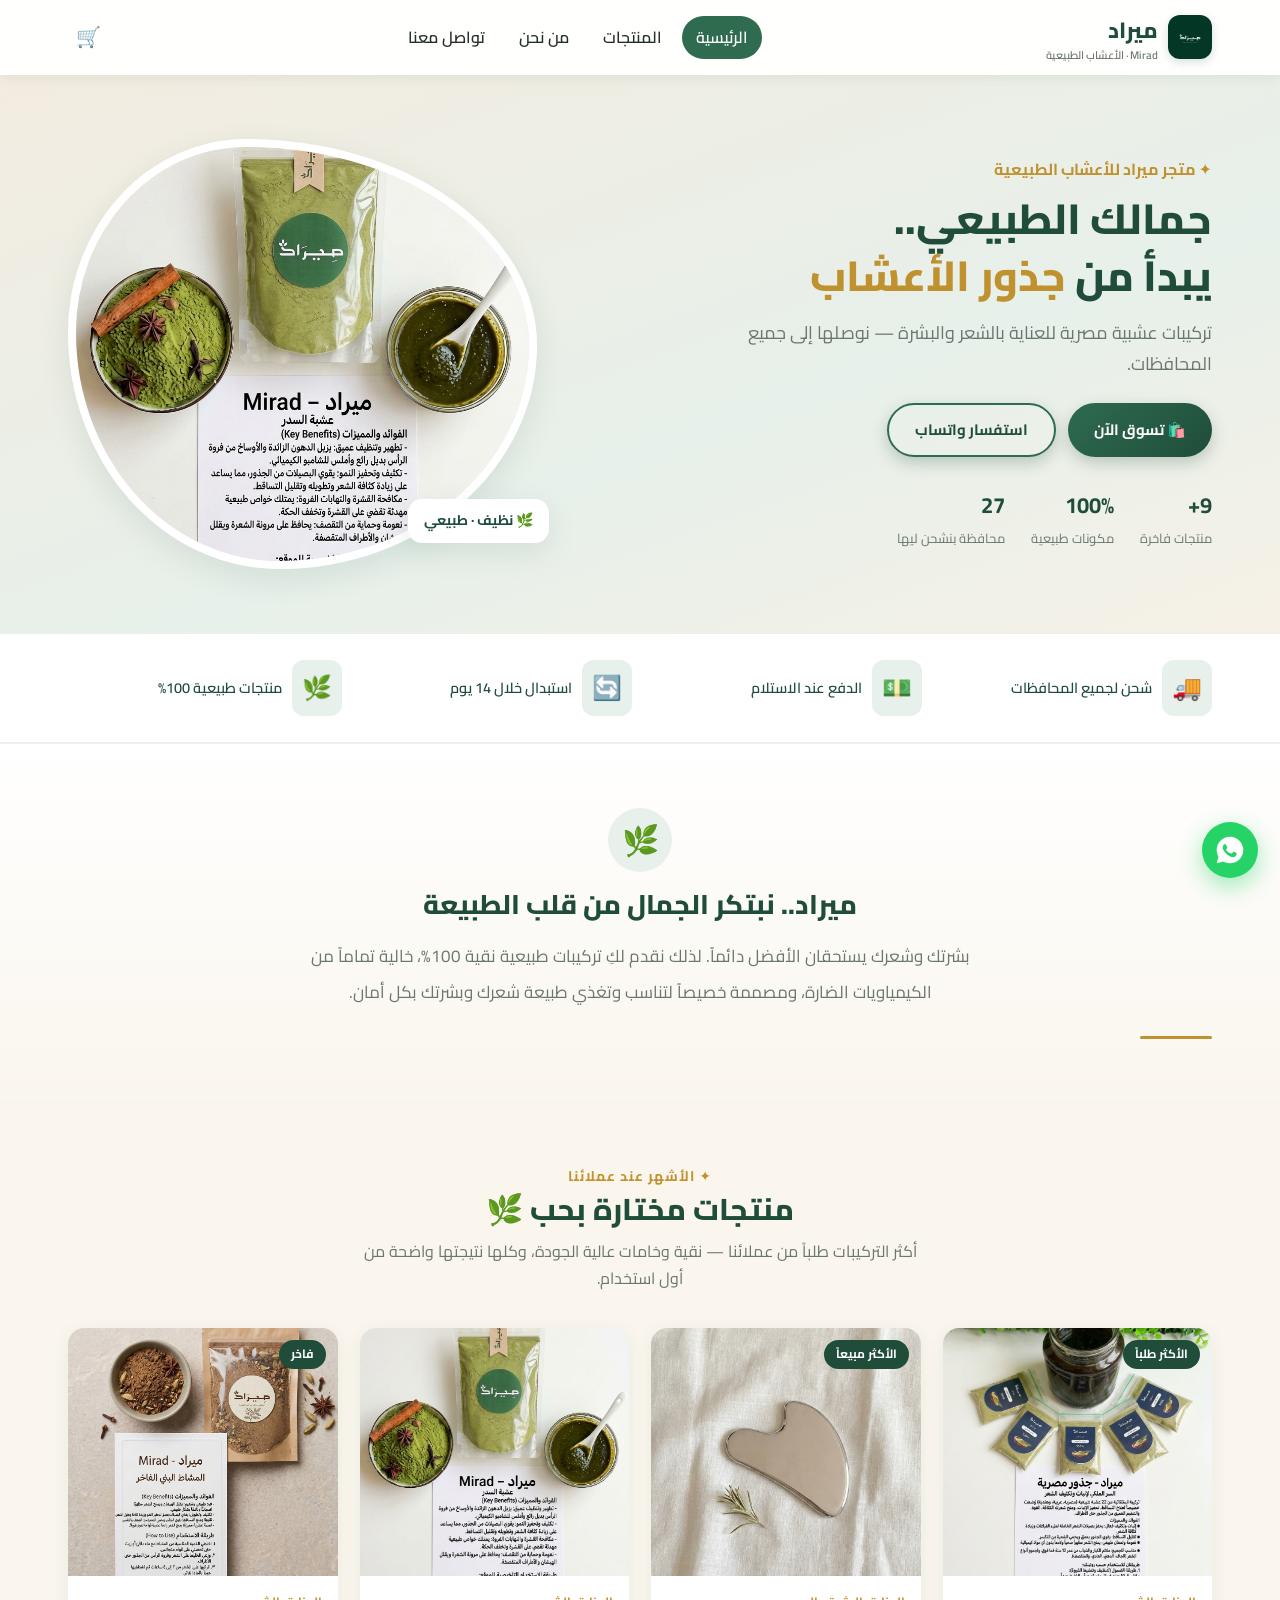
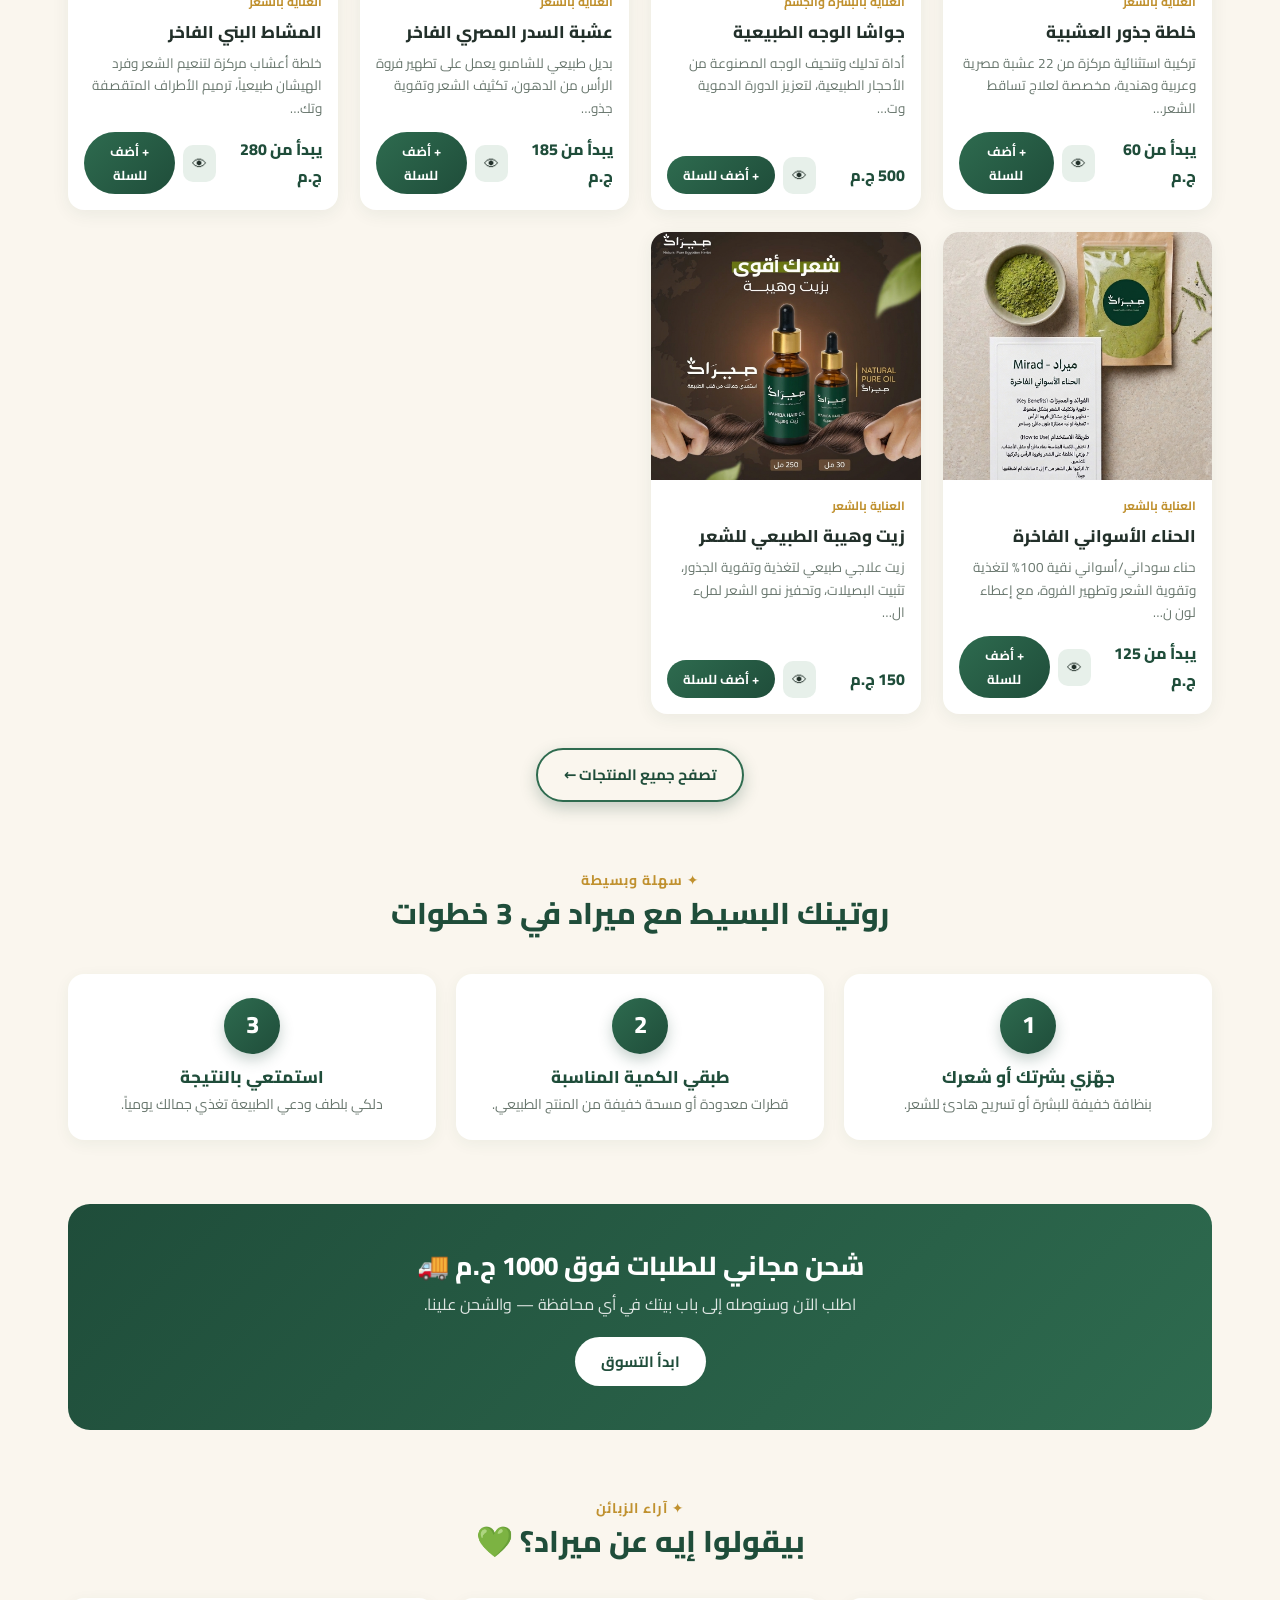
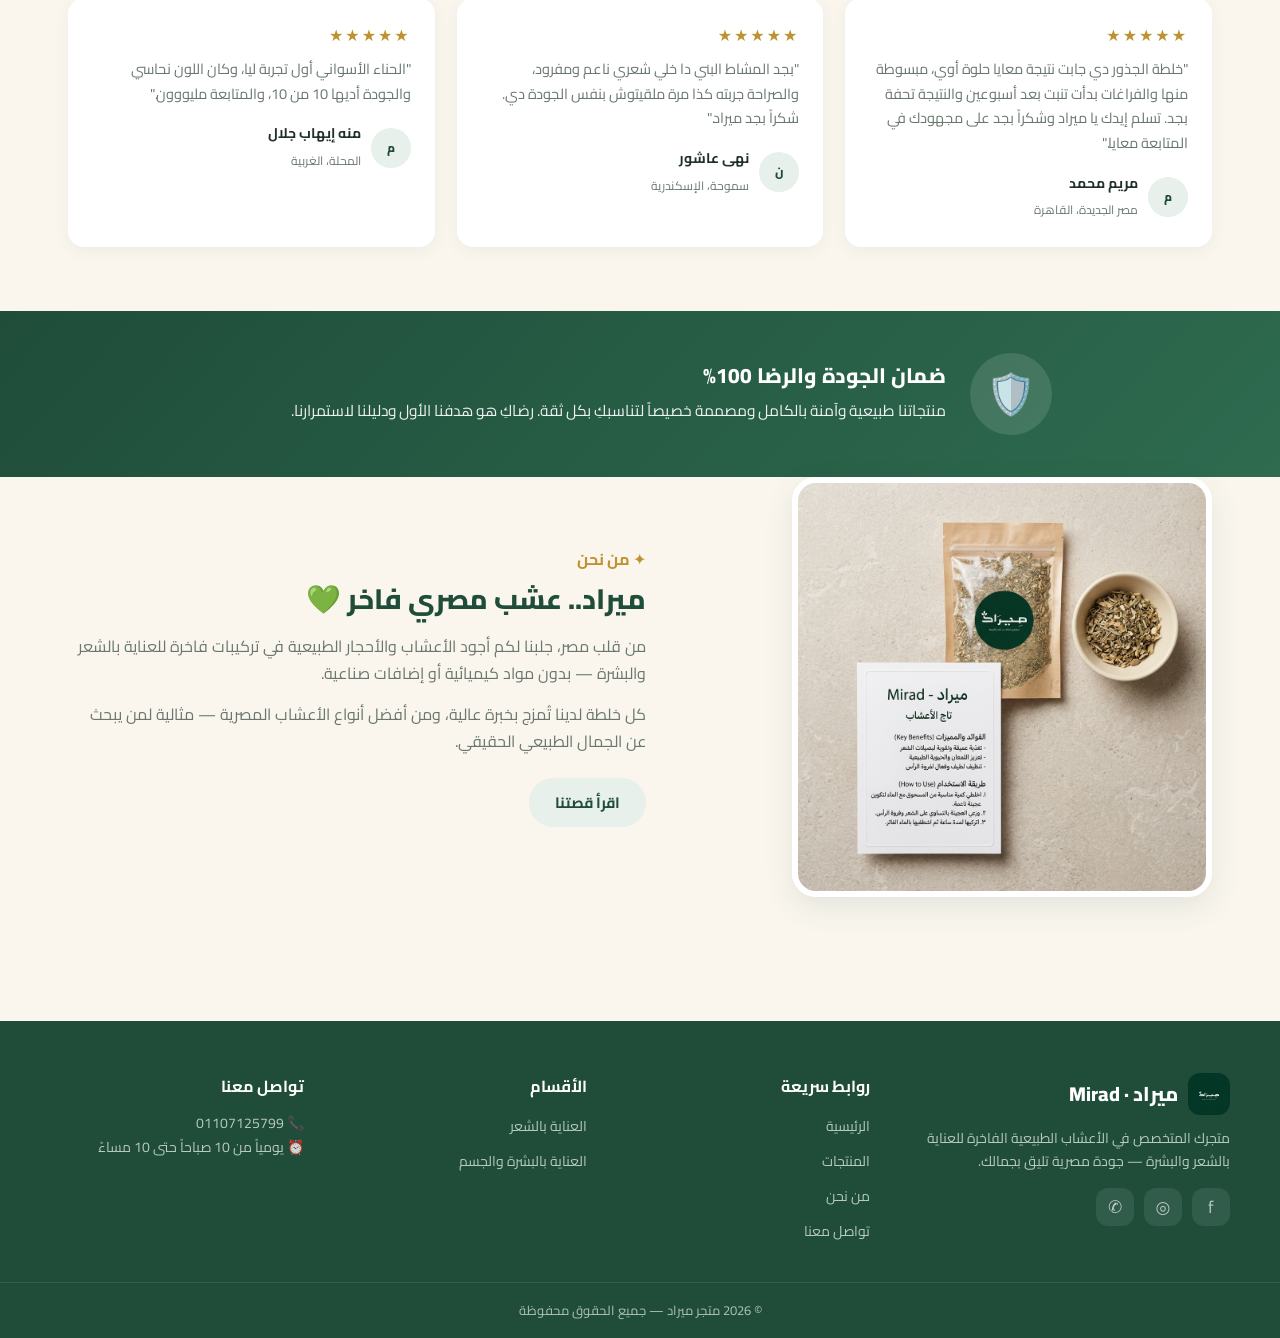
==== index.html @ 637cb000 "copy: update homepage title, description, hero, manifesto, reviews" ====
<!DOCTYPE html>
<html lang="ar" dir="rtl">
<head>
  <meta charset="UTF-8">
  <meta name="viewport" content="width=device-width, initial-scale=1.0">
  <title>ميراد | متخصصين في الأعشاب الطبيعية للعناية بالشعر والبشرة</title>
  <meta name="description" content="متجر ميراد للأعشاب الطبيعية : سدر، حناء أسواني، مشاط، خلطة جذور، وأحجار جواشا — شحن لكل المحافظات ودفع عند الاستلام.">
  <meta name="google-site-verification" content="2bOkw9dakzoFzR6YD-n7EDIYoQVG6wpm68hwIDBc_3A">
  <link rel="canonical" href="https://mirad-store.github.io/mirad/">
  <meta property="og:type" content="website">
  <meta property="og:site_name" content="ميراد Mirad">
  <meta property="og:title" content="ميراد | متخصصين في الأعشاب الطبيعية للعناية بالشعر والبشرة">
  <meta property="og:description" content="متجر ميراد للأعشاب الطبيعية : سدر، حناء أسواني، مشاط، خلطة جذور، وأحجار جواشا — شحن لكل المحافظات ودفع عند الاستلام.">
  <meta property="og:image" content="https://mirad-store.github.io/mirad/images/sidr.jpg">
  <meta property="og:url" content="https://mirad-store.github.io/mirad/">
  <meta property="og:locale" content="ar_EG">
  <meta name="twitter:card" content="summary_large_image">
  <link rel="icon" href="images/logo-mirad.jpg" type="image/svg+xml">
  <link rel="preconnect" href="https://fonts.googleapis.com">
  <link rel="preconnect" href="https://fonts.gstatic.com" crossorigin>
  <link href="https://fonts.googleapis.com/css2?family=Cairo:wght@400;600;700;800&display=swap" rel="stylesheet">
  <link rel="stylesheet" href="css/style.css">
</head>
<body>

  <!-- الهيدر -->
  <header class="site-header">
    <div class="header-in">
      <a href="index.html" class="logo">
        <img src="images/logo-mirad.jpg" alt="لوجو ميراد">
        <div>ميراد<small>Mirad · الأعشاب الطبيعية</small></div>
      </a>
      <nav class="main-nav" id="mainNav">
        <a href="index.html" class="active">الرئيسية</a>
        <a href="shop.html">المنتجات</a>
        <a href="about.html">من نحن</a>
        <a href="contact.html">تواصل معنا</a>
      </nav>
      <div class="header-actions">
        <a href="cart.html" class="cart-btn" title="سلة المشتريات">🛒<span class="cart-count" id="cartCount">0</span></a>
        <button class="menu-btn" onclick="toggleMenu()" aria-label="القائمة">☰</button>
      </div>
    </div>
  </header>

  <!-- الهيرو -->
  <section class="hero">
    <div class="hero-in">
      <div>
        <span class="eyebrow">✦ متجر ميراد للأعشاب الطبيعية</span>
        <h1>جمالك الطبيعي..<br>يبدأ من <span>جذور الأعشاب</span></h1>
        <p class="lead">تركيبات عشبية مصرية للعناية بالشعر والبشرة — نوصلها إلى جميع المحافظات.</p>
        <div class="hero-cta">
          <a href="shop.html" class="btn">🛍️ تسوق الآن</a>
          <a href="https://wa.me/201107125799" target="_blank" class="btn btn-outline">استفسار واتساب</a>
        </div>
        <div class="hero-stats">
          <div><b>9+</b><span>منتجات فاخرة</span></div>
          <div><b>100%</b><span>مكونات طبيعية</span></div>
          <div><b>27</b><span>محافظة بنشحن ليها</span></div>
        </div>
      </div>
      <div class="hero-art">
        <img src="images/sidr.jpg" alt="عشبة السدر المصري الفاخر - ميراد">
        <div class="hero-card">🌿 نظيف · طبيعي</div>
      </div>
    </div>
  </section>

  <!-- شريط المميزات -->
  <section class="features">
    <div class="features-in">
      <div class="feature"><span class="fi">🚚</span> شحن لجميع المحافظات</div>
      <div class="feature"><span class="fi">💵</span> الدفع عند الاستلام</div>
      <div class="feature"><span class="fi">🔄</span> استبدال خلال 14 يوم</div>
      <div class="feature"><span class="fi">🌿</span> منتجات طبيعية 100%</div>
    </div>
  </section>

  <!-- بيان ميراد — قصة العلامة -->
  <section class="manifesto">
    <div class="container">
      <div class="leaf">🌿</div>
      <h2>ميراد.. نبتكر الجمال من قلب الطبيعة</h2>
      <p>بشرتك وشعرك يستحقان الأفضل دائماً. لذلك نقدم لكِ تركيبات طبيعية نقية 100%، خالية تماماً من الكيمياويات الضارة، ومصممة خصيصاً لتناسب وتغذي طبيعة شعرك وبشرتك بكل أمان.</p>
      <div class="rule"></div>
    </div>
  </section>

  <!-- المنتجات المميزة -->
  <section class="section">
    <div class="container">
      <div class="section-head">
        <span class="eyebrow">✦ الأشهر عند عملائنا</span>
        <h2>منتجات مختارة بحب 🌿</h2>
        <p>أكثر التركيبات طلباً من عملائنا — نقية وخامات عالية الجودة، وكلها نتيجتها واضحة من أول استخدام.</p>
      </div>
      <div class="p-grid" id="featured"></div>
      <div style="text-align:center;margin-top:34px">
        <a href="shop.html" class="btn btn-outline">تصفح جميع المنتجات ←</a>
      </div>
    </div>
  </section>

  <!-- خطوات الاستخدام -->
  <section class="section" style="padding-top:0">
    <div class="container">
      <div class="section-head">
        <span class="eyebrow">✦ سهلة وبسيطة</span>
        <h2>روتينك البسيط مع ميراد في 3 خطوات</h2>
      </div>
      <div class="values-grid">
        <div class="value">
          <div class="step-num">1</div>
          <h3>جهّزي بشرتك أو شعرك</h3>
          <p>بنظافة خفيفة للبشرة أو تسريح هادئ للشعر.</p>
        </div>
        <div class="value">
          <div class="step-num">2</div>
          <h3>طبقي الكمية المناسبة</h3>
          <p>قطرات معدودة أو مسحة خفيفة من المنتج الطبيعي.</p>
        </div>
        <div class="value">
          <div class="step-num">3</div>
          <h3>استمتعي بالنتيجة</h3>
          <p>دلكي بلطف ودعي الطبيعة تغذي جمالك يومياً.</p>
        </div>
      </div>
    </div>
  </section>

  <!-- بانر -->
  <section class="section" style="padding-top:0">
    <div class="container">
      <div class="banner">
        <h2>شحن مجاني للطلبات فوق 1000 ج.م 🚚</h2>
        <p>اطلب الآن وسنوصله إلى باب بيتك في أي محافظة — والشحن علينا.</p>
        <a href="shop.html" class="btn">ابدأ التسوق</a>
      </div>
    </div>
  </section>

  <!-- آراء الزبائن -->
  <section class="section" style="padding-top:0">
    <div class="container">
      <div class="section-head">
        <span class="eyebrow">✦ آراء الزبائن</span>
        <h2>بيقولوا إيه عن ميراد؟ 💚</h2>
      </div>
      <div class="reviews-grid">
        <div class="review">
          <div class="stars">★★★★★</div>
          <p>"خلطة الجذور دي جابت نتيجة معايا حلوة أوي، مبسوطة منها والفراغات بدأت تنبت بعد أسبوعين والنتيجة تحفة بجد. تسلم إيدك يا ميراد وشكراً بجد على مجهودك في المتابعة معايا."</p>
          <div class="who"><span class="av">م</span><div><b>مريم محمد</b><span>مصر الجديدة، القاهرة</span></div></div>
        </div>
        <div class="review">
          <div class="stars">★★★★★</div>
          <p>"بجد المشاط البني دا خلي شعري ناعم ومفرود، والصراحة جربته كذا مرة ملقيتوش بنفس الجودة دي. شكراً بجد ميراد."</p>
          <div class="who"><span class="av">ن</span><div><b>نهى عاشور</b><span>سموحة، الإسكندرية</span></div></div>
        </div>
        <div class="review">
          <div class="stars">★★★★★</div>
          <p>"الحناء الأسواني أول تجربة ليا، وكان اللون نحاسي والجودة أديها 10 من 10، والمتابعة مليووون."</p>
          <div class="who"><span class="av">م</span><div><b>منه إيهاب جلال</b><span>المحلة، الغربية</span></div></div>
        </div>
      </div>
    </div>
  </section>

  <!-- ضمان الجودة -->
  <section class="guarantee">
    <div class="container guarantee-in">
      <div class="shield">🛡️</div>
      <div>
        <h3>ضمان الجودة والرضا 100%</h3>
        <p>منتجاتنا طبيعية وآمنة بالكامل ومصممة خصيصاً لتناسبكِ بكل ثقة. رضاكِ هو هدفنا الأول ودليلنا لاستمرارنا.</p>
      </div>
    </div>
  </section>

  <!-- من نحن مختصر -->
  <section class="section" style="padding-top:0">
    <div class="container about-grid">
      <img src="images/taj.jpg" alt="تاج الأعشاب الفاخر - ميراد" loading="lazy">
      <div>
        <span class="eyebrow" style="color:var(--gold);font-weight:700">✦ من نحن</span>
        <h2 style="font-size:28px;color:var(--green-dark);margin:8px 0 14px">ميراد.. عشب مصري فاخر 💚</h2>
        <p>من قلب مصر، جلبنا لكم أجود الأعشاب والأحجار الطبيعية في تركيبات فاخرة للعناية بالشعر والبشرة — بدون مواد كيميائية أو إضافات صناعية.</p>
        <p>كل خلطة لدينا تُمزج بخبرة عالية، ومن أفضل أنواع الأعشاب المصرية — مثالية لمن يبحث عن الجمال الطبيعي الحقيقي.</p>
        <a href="about.html" class="btn btn-ghost" style="margin-top:8px">اقرأ قصتنا</a>
      </div>
    </div>
  </section>

  <!-- الفوتر -->
  <footer class="site-footer">
    <div class="container footer-in">
      <div>
        <div class="f-logo"><img src="images/logo-mirad.jpg" alt="ميراد"><span>ميراد · Mirad</span></div>
        <p>متجرك المتخصص في الأعشاب الطبيعية الفاخرة للعناية بالشعر والبشرة — جودة مصرية تليق بجمالك.</p>
        <div class="socials">
          <a href="https://www.facebook.com" target="_blank" title="فيسبوك">f</a>
          <a href="https://www.instagram.com" target="_blank" title="إنستجرام">◎</a>
          <a href="https://wa.me/201107125799" target="_blank" title="واتساب">✆</a>
        </div>
      </div>
      <div>
        <h4>روابط سريعة</h4>
        <ul>
          <li><a href="index.html">الرئيسية</a></li>
          <li><a href="shop.html">المنتجات</a></li>
          <li><a href="about.html">من نحن</a></li>
          <li><a href="contact.html">تواصل معنا</a></li>
        </ul>
      </div>
      <div>
        <h4>الأقسام</h4>
        <ul>
          <li><a href="shop.html">العناية بالشعر</a></li>
          <li><a href="shop.html">العناية بالبشرة والجسم</a></li>
        </ul>
      </div>
      <div>
        <h4>تواصل معنا</h4>
        <p>📞 01107125799</p>
        <p>⏰ يومياً من 10 صباحاً حتى 10 مساءً</p>
      </div>
    </div>
    <div class="copy">© 2026 متجر ميراد — جميع الحقوق محفوظة</div>
  </footer>

  <!-- واتساب عائم -->
  <a class="wa-float" href="https://wa.me/201107125799" target="_blank" aria-label="تواصل واتساب">
    <svg viewBox="0 0 32 32" width="28" height="28" fill="#fff"><path d="M16 .8C7.6.8.8 7.6.8 16c0 2.8.8 5.5 2.1 7.8L.8 31.2l7.6-2c2.2 1.2 4.8 2 7.6 2 8.4 0 15.2-6.8 15.2-15.2S24.4.8 16 .8zm7 21.4c-.3.9-1.9 1.8-2.6 1.9-.7.1-1.5.1-2.4-.2-.6-.2-1.3-.4-2.2-.8-3.9-1.7-6.4-5.6-6.6-5.9-.2-.3-1.6-2.1-1.6-4s.9-2.9 1.3-3.3c.4-.4.8-.5 1-.5h.8c.2 0 .5-.1.8.6.3.8 1.2 2.8 1.3 3 .1.2.1.4 0 .7-.2.3-.6.9-1 1.2-.3.2-.6.6-.3 1 .3.3 1.1 1.5 2.4 2.4 1.6 1.2 3 1.5 3.4 1.7.4.2.7.2.9-.1.3-.3 1.1-1.3 1.4-1.7.3-.4.6-.4 1-.2.4.1 2.1 1 2.4 1.2.3.2.5.3.6.4.1.2.1.9-.3 1.8z"/></svg>
  </a>

  <script src="js/products.js"></script>
  <script src="js/main.js"></script>
</body>
</html>
---- css/style.css ----
/* ================= ميراد — ستايل الموقع ================= */
:root{
  --green-dark:#1f4d3a; --green:#2e6b4f; --green-soft:#e7f0ea;
  --beige:#faf6ee; --sand:#efe4d3; --gold:#c0912f;
  --ink:#22302a; --muted:#69776e; --white:#fff;
  --wa:#25d366;
  --radius:16px; --shadow:0 10px 30px rgba(31,77,58,.10);
}
*{margin:0;padding:0;box-sizing:border-box}
html{scroll-behavior:smooth}
body{
  font-family:'Cairo',system-ui,sans-serif;
  background:var(--beige); color:var(--ink); line-height:1.7;
}
img{max-width:100%;display:block}
a{color:inherit;text-decoration:none}
ul{list-style:none}
.container{max-width:1180px;margin-inline:auto;padding-inline:18px}

h1,h2,h3{font-weight:800;line-height:1.35}
.section{padding:64px 0}
.section-head{text-align:center;margin-bottom:36px}
.section-head .eyebrow{color:var(--gold);font-weight:700;font-size:14px;letter-spacing:1px}
.section-head h2{font-size:30px;color:var(--green-dark)}
.section-head p{color:var(--muted);max-width:560px;margin:8px auto 0}

/* ---------- الأزرار ---------- */
.btn{
  display:inline-flex;align-items:center;justify-content:center;gap:8px;
  background:linear-gradient(135deg,var(--green),var(--green-dark));
  color:#fff;font-family:inherit;font-weight:700;font-size:15px;
  padding:12px 26px;border:none;border-radius:999px;cursor:pointer;
  transition:.25s; box-shadow:0 6px 16px rgba(31,77,58,.25);
}
.btn:hover{transform:translateY(-2px);box-shadow:0 10px 22px rgba(31,77,58,.32)}
.btn-outline{background:transparent;color:var(--green-dark);border:2px solid var(--green)}
.btn-outline:hover{background:var(--green);color:#fff}
.btn-wa{background:linear-gradient(135deg,#2fd06d,#1faf56)}
.btn-sm{padding:7px 16px;font-size:13px;box-shadow:none}
.btn-ghost{background:var(--green-soft);color:var(--green-dark);box-shadow:none}

/* ---------- الهيدر ---------- */
.site-header{
  position:sticky;top:0;z-index:100;background:rgba(255,255,255,.94);
  backdrop-filter:blur(8px);box-shadow:0 2px 14px rgba(31,77,58,.08);
}
.header-in{display:flex;align-items:center;justify-content:space-between;gap:14px;padding:12px 18px;max-width:1180px;margin-inline:auto}
.logo{display:flex;align-items:center;gap:10px;font-weight:800;font-size:22px;color:var(--green-dark)}
.logo img{width:44px;height:44px;border-radius:12px;box-shadow:0 3px 10px rgba(31,77,58,.18)}
.logo small{display:block;font-size:11px;font-weight:600;color:var(--muted);line-height:1.2}
.main-nav{display:flex;align-items:center;gap:6px}
.main-nav a{padding:8px 14px;border-radius:999px;font-weight:600;color:var(--ink);transition:.2s}
.main-nav a:hover{background:var(--green-soft);color:var(--green-dark)}
.main-nav a.active{background:var(--green);color:#fff}
.header-actions{display:flex;align-items:center;gap:10px}
.cart-btn{position:relative;font-size:20px;padding:8px;border-radius:12px;transition:.2s}
.cart-btn:hover{background:var(--green-soft)}
.cart-count{
  position:absolute;top:-4px;inset-inline-start:-4px;background:#d2543a;color:#fff;
  font-size:11px;font-weight:700;min-width:19px;height:19px;border-radius:999px;
  display:none;align-items:center;justify-content:center;padding-inline:4px;
}
.cart-count.show{display:inline-flex}
.menu-btn{display:none;background:none;border:none;font-size:24px;cursor:pointer;color:var(--green-dark)}

/* ---------- الهيرو ---------- */
.hero{background:linear-gradient(160deg,#f3ece0 0%,#e7f0ea 60%,#f6f1e6 100%);overflow:hidden}
.hero-in{
  display:grid;grid-template-columns:1.15fr .85fr;gap:40px;align-items:center;
  max-width:1180px;margin-inline:auto;padding:64px 18px;
}
.hero .eyebrow{color:var(--gold);font-weight:700}
.hero h1{font-size:42px;color:var(--green-dark);margin:8px 0 14px}
.hero h1 span{color:var(--gold)}
.hero p.lead{color:var(--muted);font-size:18px;max-width:520px}
.hero-cta{display:flex;gap:12px;margin-top:24px;flex-wrap:wrap}
.hero-stats{display:flex;gap:26px;margin-top:30px;flex-wrap:wrap}
.hero-stats div b{display:block;font-size:22px;color:var(--green-dark)}
.hero-stats div span{font-size:13px;color:var(--muted)}
.hero-art{position:relative}
.hero-art img{
  width:100%;max-height:430px;object-fit:cover;border-radius:38% 62% 55% 45%/45% 48% 52% 55%;
  box-shadow:var(--shadow);border:8px solid #fff;
}
.hero-card{
  position:absolute;bottom:26px;inset-inline-start:-12px;background:#fff;border-radius:14px;
  padding:10px 16px;box-shadow:var(--shadow);font-weight:700;color:var(--green-dark);
  display:flex;align-items:center;gap:8px;font-size:14px;
}

/* ---------- شريط المميزات ---------- */
.features{background:#fff;padding:26px 0;border-top:1px solid #eee;border-bottom:1px solid #eee}
.features-in{display:grid;grid-template-columns:repeat(4,1fr);gap:16px;max-width:1180px;margin-inline:auto;padding-inline:18px}
.feature{display:flex;align-items:center;gap:10px;font-weight:600;color:var(--green-dark);font-size:14.5px}
.feature .fi{font-size:24px;background:var(--green-soft);border-radius:12px;padding:8px 10px}

/* ---------- بيان العلامة (Manifesto) ---------- */
.manifesto{
  background:linear-gradient(180deg,#fff 0%,var(--beige) 100%);
  text-align:center;padding:64px 18px 58px;position:relative;
  border-top:1px solid #eee;border-bottom:1px solid #eee5;
}
.manifesto .leaf{
  font-size:30px;width:64px;height:64px;display:grid;place-items:center;
  margin:0 auto 14px;background:var(--green-soft);border-radius:50%;
}
.manifesto h2{font-size:27px;color:var(--green-dark);margin-bottom:16px}
.manifesto p{
  max-width:700px;margin:0 auto;color:var(--muted);
  font-size:17px;line-height:2.1;
}
.manifesto .rule{
  width:72px;height:3px;background:var(--gold);border-radius:99px;margin-top:26px;
}
@media (max-width:760px){
  .manifesto{padding:46px 18px 40px}
  .manifesto h2{font-size:22px}
  .manifesto p{font-size:15.5px}
}

/* ---------- المنتجات ---------- */
.p-grid{display:grid;grid-template-columns:repeat(auto-fill,minmax(250px,1fr));gap:22px}
.p-card{
  background:#fff;border-radius:var(--radius);overflow:hidden;box-shadow:0 4px 18px rgba(31,77,58,.07);
  transition:.25s;display:flex;flex-direction:column;
}
.p-card:hover{transform:translateY(-5px);box-shadow:var(--shadow)}
.p-img{position:relative;display:block;background:#f2eee6}
.p-img img{width:100%;aspect-ratio:1/0.92;object-fit:cover;transition:.4s}
.p-card:hover .p-img img{transform:scale(1.04)}
.badge{
  position:absolute;top:12px;inset-inline-start:12px;background:var(--green-dark);color:#fff;
  font-size:12px;font-weight:700;padding:4px 12px;border-radius:999px;z-index:2;
}
.p-body{padding:16px;display:flex;flex-direction:column;gap:8px;flex:1}
.p-cat{font-size:12px;color:var(--gold);font-weight:700}
.p-body h3{font-size:17px}
.p-body h3 a:hover{color:var(--green)}
.p-desc{font-size:13.5px;color:var(--muted);flex:1}
.p-foot{display:flex;align-items:center;justify-content:space-between;gap:8px;margin-top:4px}
.p-price{font-weight:800;color:var(--green-dark);font-size:16px;display:flex;flex-direction:column}
.old-price{color:#b0492f;text-decoration:line-through;font-size:13px;font-weight:600}
.p-actions{display:flex;align-items:center;gap:8px}
.icon-link{background:var(--green-soft);border-radius:10px;padding:6px 9px;font-size:15px}

/* ---------- الفلترة ---------- */
.filter-bar{display:flex;gap:10px;justify-content:center;flex-wrap:wrap;margin-bottom:34px}
.filter-btn{
  border:2px solid var(--green-soft);background:#fff;color:var(--ink);font-family:inherit;
  font-weight:600;padding:9px 22px;border-radius:999px;cursor:pointer;transition:.2s;
}
.filter-btn:hover{border-color:var(--green)}
.filter-btn.active{background:var(--green-dark);color:#fff;border-color:var(--green-dark)}

/* ---------- بانر شحن مجاني ---------- */
.banner{
  background:linear-gradient(135deg,var(--green-dark),var(--green));
  color:#fff;border-radius:22px;padding:44px 30px;text-align:center;position:relative;overflow:hidden;
}
.banner h2{font-size:26px;margin-bottom:8px}
.banner p{opacity:.85;margin-bottom:18px}
.banner .btn{background:#fff;color:var(--green-dark);box-shadow:none}

/* ---------- آراء الزبائن ---------- */
.reviews-grid{display:grid;grid-template-columns:repeat(3,1fr);gap:22px}
.review{background:#fff;border-radius:var(--radius);padding:24px;box-shadow:0 4px 16px rgba(31,77,58,.06)}
.review .stars{color:var(--gold);letter-spacing:2px;margin-bottom:8px}
.review p{color:var(--muted);font-size:14.5px}
.review .who{display:flex;align-items:center;gap:10px;margin-top:16px}
.review .who .av{width:40px;height:40px;border-radius:50%;background:var(--green-soft);display:grid;place-items:center;font-weight:800;color:var(--green-dark)}
.review .who b{display:block;font-size:14px}
.review .who span{font-size:12px;color:var(--muted)}

/* ---------- تفاصيل منتج ---------- */
.page-head{background:linear-gradient(135deg,#f3ece0,#e7f0ea);padding:40px 0;text-align:center}
.page-head h1{font-size:30px;color:var(--green-dark)}
.page-head .crumbs{font-size:13px;color:var(--muted);margin-top:6px}
.detail-wrap{display:grid;grid-template-columns:1fr 1fr;gap:44px;margin-top:44px}
.detail-gallery img{border-radius:24px;box-shadow:var(--shadow);border:6px solid #fff;aspect-ratio:1/0.95;object-fit:cover;width:100%}
.detail-info .p-cat{font-size:13px}
.detail-info h1{font-size:28px;color:var(--green-dark);margin:6px 0}
.detail-price{font-size:24px;font-weight:800;color:var(--green-dark);display:flex;align-items:center;gap:12px;margin-bottom:14px}
.detail-desc{color:var(--muted);font-size:15.5px}
.variants{display:flex;flex-wrap:wrap;gap:10px;margin:18px 0}
.chip{cursor:pointer}
.chip input{display:none}
.chip span{
  display:inline-block;border:2px solid #dfe8e2;border-radius:999px;padding:8px 18px;
  font-size:14px;font-weight:600;transition:.2s;background:#fff;
}
.chip input:checked + span{border-color:var(--green);background:var(--green-soft);color:var(--green-dark)}
.qty-row{display:flex;align-items:center;gap:14px;margin:18px 0;font-weight:600}
.stepper{display:inline-flex;align-items:center;border:2px solid #dfe8e2;border-radius:999px;overflow:hidden;background:#fff}
.stepper button,.stepper span,.stepper input{width:38px;height:38px;border:none;background:none;font-size:17px;font-weight:700;cursor:pointer;text-align:center;font-family:inherit}
.stepper input{width:48px;color:var(--green-dark);-moz-appearance:textfield}
.stepper input::-webkit-outer-spin-button,.stepper input::-webkit-inner-spin-button{-webkit-appearance:none}
.stepper button:hover{background:var(--green-soft)}
.detail-actions{display:flex;gap:12px;flex-wrap:wrap;margin:10px 0 18px}
.trust-mini{background:#fff;border:1px dashed #d8dfd7;border-radius:14px;padding:12px 16px;font-size:14px;color:var(--muted)}

/* ---------- السلة ---------- */
.cart-layout{display:grid;grid-template-columns:1.5fr 1fr;gap:28px;margin-top:40px;align-items:start}
.cart-item{
  display:grid;grid-template-columns:86px 1fr auto auto auto;gap:16px;align-items:center;
  background:#fff;border-radius:14px;padding:14px 18px;box-shadow:0 3px 12px rgba(31,77,58,.06);margin-bottom:14px;
}
.cart-item img{width:86px;height:86px;object-fit:cover;border-radius:12px}
.ci-info h4{font-size:15.5px}
.ci-info h4 a:hover{color:var(--green)}
.ci-size{font-size:12.5px;background:var(--sand);border-radius:999px;padding:2px 10px;display:inline-block;margin-top:3px}
.ci-price{font-size:13px;color:var(--muted);margin-top:3px}
.ci-total{font-weight:800;color:var(--green-dark);min-width:86px;text-align:center}
.ci-remove{background:none;border:none;font-size:17px;cursor:pointer;opacity:.6;transition:.2s}
.ci-remove:hover{opacity:1;color:#c0392b}
.summary{background:#fff;border-radius:var(--radius);padding:24px;box-shadow:var(--shadow);position:sticky;top:90px}
.summary h3{color:var(--green-dark);margin-bottom:14px}
.s-row{display:flex;justify-content:space-between;padding:9px 0;border-bottom:1px dotted #e3e6e1;font-size:15px}
.s-row.total{font-size:19px;font-weight:800;color:var(--green-dark);border-bottom:none}
.free-note{background:var(--green-soft);color:var(--green-dark);font-size:13px;font-weight:600;border-radius:12px;padding:10px 14px;margin-top:10px}
.form{background:#fff;border-radius:var(--radius);padding:24px;box-shadow:var(--shadow);margin-top:22px}
.form h3{color:var(--green-dark);margin-bottom:14px}
.field{margin-bottom:13px}
.field label{display:block;font-size:13.5px;font-weight:700;margin-bottom:5px;color:var(--green-dark)}
.field input,.field textarea,.field select{
  width:100%;padding:11px 14px;border:2px solid #e2e6e0;border-radius:12px;
  font-family:inherit;font-size:14px;background:var(--beige);transition:.2s;
}
.field input:focus,.field textarea:focus,.field select:focus{outline:none;border-color:var(--green);background:#fff}
.field textarea{resize:vertical;min-height:84px}

/* ---------- من نحن و التواصل ---------- */
.about-grid{display:grid;grid-template-columns:1fr 1.1fr;gap:40px;align-items:center}
.about-grid img{border-radius:24px;box-shadow:var(--shadow);max-height:420px;object-fit:cover;border:6px solid #fff}
.about-grid p{color:var(--muted);margin-bottom:14px}
.values-grid{display:grid;grid-template-columns:repeat(3,1fr);gap:20px;margin-top:40px}
.value{background:#fff;border-radius:var(--radius);padding:24px;text-align:center;box-shadow:0 4px 16px rgba(31,77,58,.06)}
.value .vi{font-size:32px}
.value h3{font-size:17px;color:var(--green-dark);margin:8px 0 4px}
.value p{font-size:14px;color:var(--muted)}
.step-num{
  width:56px;height:56px;margin:0 auto 12px;display:grid;place-items:center;
  font-size:24px;font-weight:800;color:#fff;
  background:linear-gradient(135deg,var(--green),var(--green-dark));
  border-radius:50%;box-shadow:0 6px 14px rgba(31,77,58,.25);
}
.contact-grid{display:grid;grid-template-columns:repeat(auto-fit,minmax(250px,1fr));gap:22px;max-width:900px;margin-inline:auto}
.contact-card{background:#fff;border-radius:var(--radius);padding:28px 22px;text-align:center;box-shadow:0 4px 16px rgba(31,77,58,.06)}
.contact-card .ci{font-size:30px;margin-bottom:8px}
.contact-card h3{font-size:16px;color:var(--green-dark);margin-bottom:6px}
.contact-card p{font-size:14px;color:var(--muted);direction:ltr}

/* ---------- الفوتر ---------- */
.site-footer{background:var(--green-dark);color:#dfe8e2;margin-top:60px}
.footer-in{display:grid;grid-template-columns:1.3fr 1fr 1fr 1fr;gap:30px;padding:52px 0 30px}
.footer-in h4{color:#fff;margin-bottom:12px;font-size:16px}
.footer-in p,.footer-in a{font-size:14px;opacity:.8}
.footer-in li{margin-bottom:8px}
.footer-in a:hover{opacity:1;color:#fff}
.f-logo{display:flex;align-items:center;gap:10px;font-weight:800;font-size:20px;color:#fff;margin-bottom:12px}
.f-logo img{width:42px;height:42px;border-radius:12px}
.socials{display:flex;gap:10px;margin-top:14px}
.socials a{width:38px;height:38px;border-radius:12px;background:rgba(255,255,255,.1);display:grid;place-items:center;font-size:17px;transition:.2s}
.socials a:hover{background:var(--wa);transform:translateY(-3px)}
.copy{border-top:1px solid rgba(255,255,255,.12);padding:16px 0;text-align:center;font-size:13px;opacity:.75}

/* ---------- واتساب عائم ---------- */
.wa-float{
  position:fixed;bottom:22px;inset-inline-start:22px;z-index:90;width:56px;height:56px;
  background:var(--wa);color:#fff;border-radius:50%;display:grid;place-items:center;
  font-size:26px;box-shadow:0 8px 24px rgba(37,211,102,.45);transition:.25s;animation:pulse 2.2s infinite;
}
.wa-float:hover{transform:scale(1.1)}
@keyframes pulse{
  0%,100%{box-shadow:0 8px 24px rgba(37,211,102,.45)}
  50%{box-shadow:0 8px 24px rgba(37,211,102,.7)}
}

/* ---------- ضمان الجودة ---------- */
.guarantee{background:linear-gradient(135deg,var(--green-dark),var(--green));color:#fff;padding:42px 0}
.guarantee-in{display:flex;align-items:center;gap:24px;max-width:860px;margin-inline:auto}
.guarantee .shield{
  font-size:40px;width:82px;height:82px;display:grid;place-items:center;
  background:rgba(255,255,255,.12);border-radius:50%;flex-shrink:0;
}
.guarantee h3{margin-bottom:6px;font-size:21px}
.guarantee p{opacity:.92;font-size:15.5px;line-height:1.9}
@media (max-width:760px){
  .guarantee-in{flex-direction:column;text-align:center;gap:14px}
  .guarantee h3{font-size:18px}
  .guarantee p{font-size:14px}
}

/* ---------- قرية الفرقة (Page) ---------- */
#toast{
  position:fixed;bottom:96px;inset-inline-start:22px;background:var(--green-dark);color:#fff;
  padding:12px 20px;border-radius:12px;font-size:14px;font-weight:600;z-index:200;
  opacity:0;pointer-events:none;transform:translateY(12px);transition:.3s;max-width:320px;
  box-shadow:var(--shadow);
}
#toast.show{opacity:1;transform:none}
.empty,.empty-page{text-align:center;padding:50px 20px;color:var(--muted);font-size:17px}
.empty-page .btn{margin-top:16px}
.empty-page h2{color:var(--green-dark)}

/* ---------- تنبيه سلة مش متبعتة ---------- */
#cart-reminder{
  position:fixed;bottom:22px;inset-inline-end:22px;z-index:95;
  background:var(--green-dark);color:#fff;padding:12px 16px;border-radius:999px;
  font-size:14px;font-weight:600;box-shadow:0 10px 28px rgba(31,77,58,.35);
  display:flex;align-items:center;gap:10px;max-width:min(92vw,430px);
  animation:rmIn .45s ease;
}
#cart-reminder .rm-cta{
  background:var(--wa);color:#fff;border-radius:999px;padding:5px 12px;
  font-size:12.5px;font-weight:800;white-space:nowrap;
}
@keyframes rmIn{from{opacity:0;transform:translateY(14px)}to{opacity:1;transform:none}}

/* ---------- طرق الدفع ---------- */
.lbl-block{display:block}
.pay-opt{
  display:flex;align-items:center;gap:9px;background:var(--beige);
  border:2px solid #e6e0d3;border-radius:12px;padding:10px 14px;
  font-size:14px;font-weight:600;cursor:pointer;margin-bottom:8px;transition:.2s;
}
.pay-opt:hover{border-color:var(--green)}
.pay-opt input{accent-color:var(--green);width:17px;height:17px}
.pay-note{
  background:var(--green-soft);border-radius:14px;padding:14px 16px;
  font-size:13.5px;color:var(--green-dark);margin-bottom:14px;
}
.pay-note b{color:var(--green-dark)}
.pay-steps{margin:10px 0 0;padding-inline-start:20px}
.pay-steps li{margin-bottom:5px;font-size:13px}
.copy-btn{
  border:none;background:var(--green);color:#fff;border-radius:8px;
  padding:2px 10px;font-size:12px;font-family:inherit;cursor:pointer;margin-inline-start:8px;
}
.copy-btn:hover{background:var(--gold)}
.agree{
  display:flex;align-items:flex-start;gap:9px;background:#fff8ec;
  border:1px dashed #e3c98a;border-radius:12px;padding:12px 14px;
  font-size:13px;color:#7a5c1e;cursor:pointer;
}
.agree input{accent-color:var(--gold);width:17px;height:17px;margin-top:2px}
.field input.bad,.field select.bad{border-color:#c0392b !important;background:#fdeeee}

/* ---------- موبايل ---------- */
@media (max-width:900px){
  .features-in{grid-template-columns:repeat(2,1fr)}
  .footer-in{grid-template-columns:1fr 1fr}
  .detail-wrap,.cart-layout,.about-grid{grid-template-columns:1fr}
  .reviews-grid{grid-template-columns:1fr}
  .hero-in{grid-template-columns:1fr;padding:44px 18px}
  .hero-art{max-width:420px;margin-inline:auto}
  .hero h1{font-size:32px}
  .summary{position:static}
}
@media (max-width:760px){
  .menu-btn{display:block}
  .main-nav{
    display:none;position:absolute;top:100%;inset-inline:0;background:#fff;
    flex-direction:column;align-items:stretch;gap:2px;padding:12px 18px 18px;
    box-shadow:0 14px 26px rgba(31,77,58,.12);
  }
  .main-nav.open{display:flex}
  .main-nav a{text-align:center;border-bottom:1px solid #f2f2f2}
  .section{padding:46px 0}
  .features-in{grid-template-columns:1fr 1fr;gap:10px}
  .feature{font-size:13px}
  .cart-item{grid-template-columns:64px 1fr;grid-auto-rows:auto;row-gap:10px}
  .cart-item .stepper{justify-self:start}
  .cart-item img{width:64px;height:64px}
  .values-grid{grid-template-columns:1fr}
  .footer-in{grid-template-columns:1fr}
  .section-head h2{font-size:24px}
}
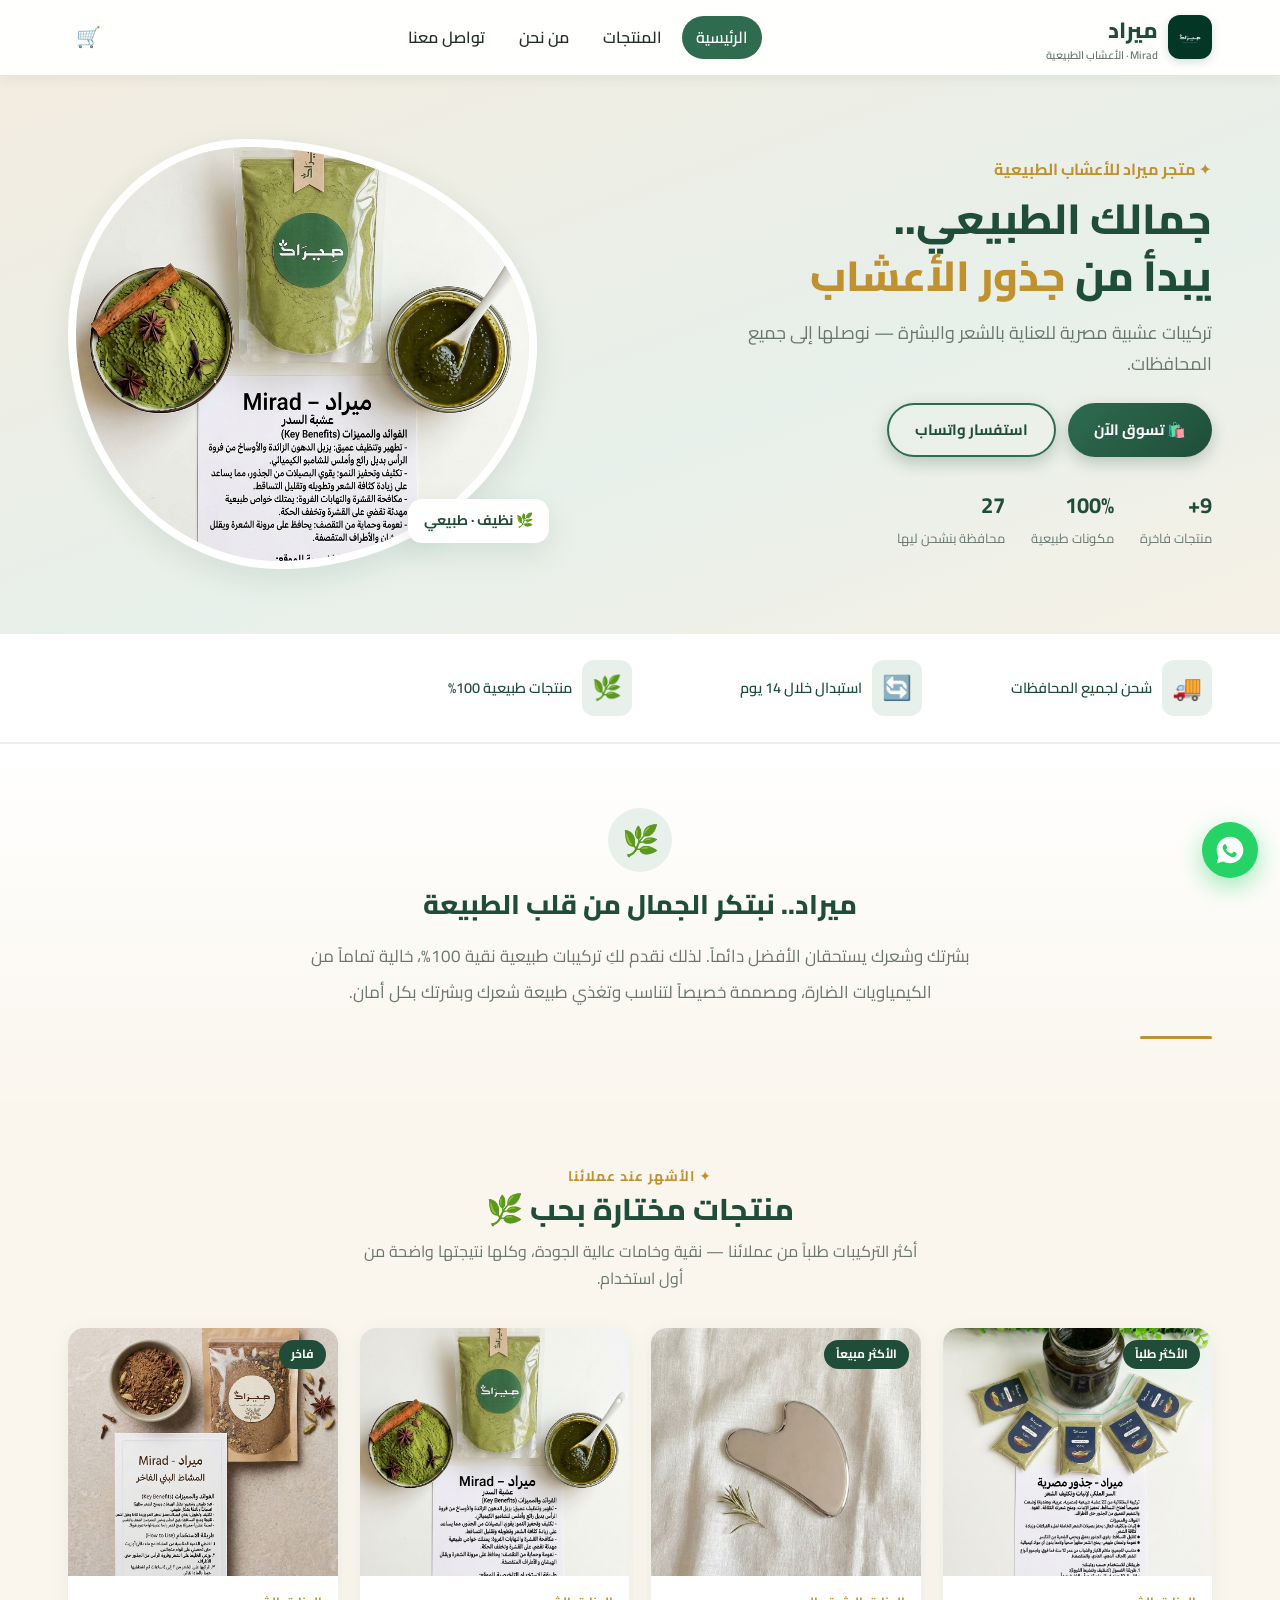
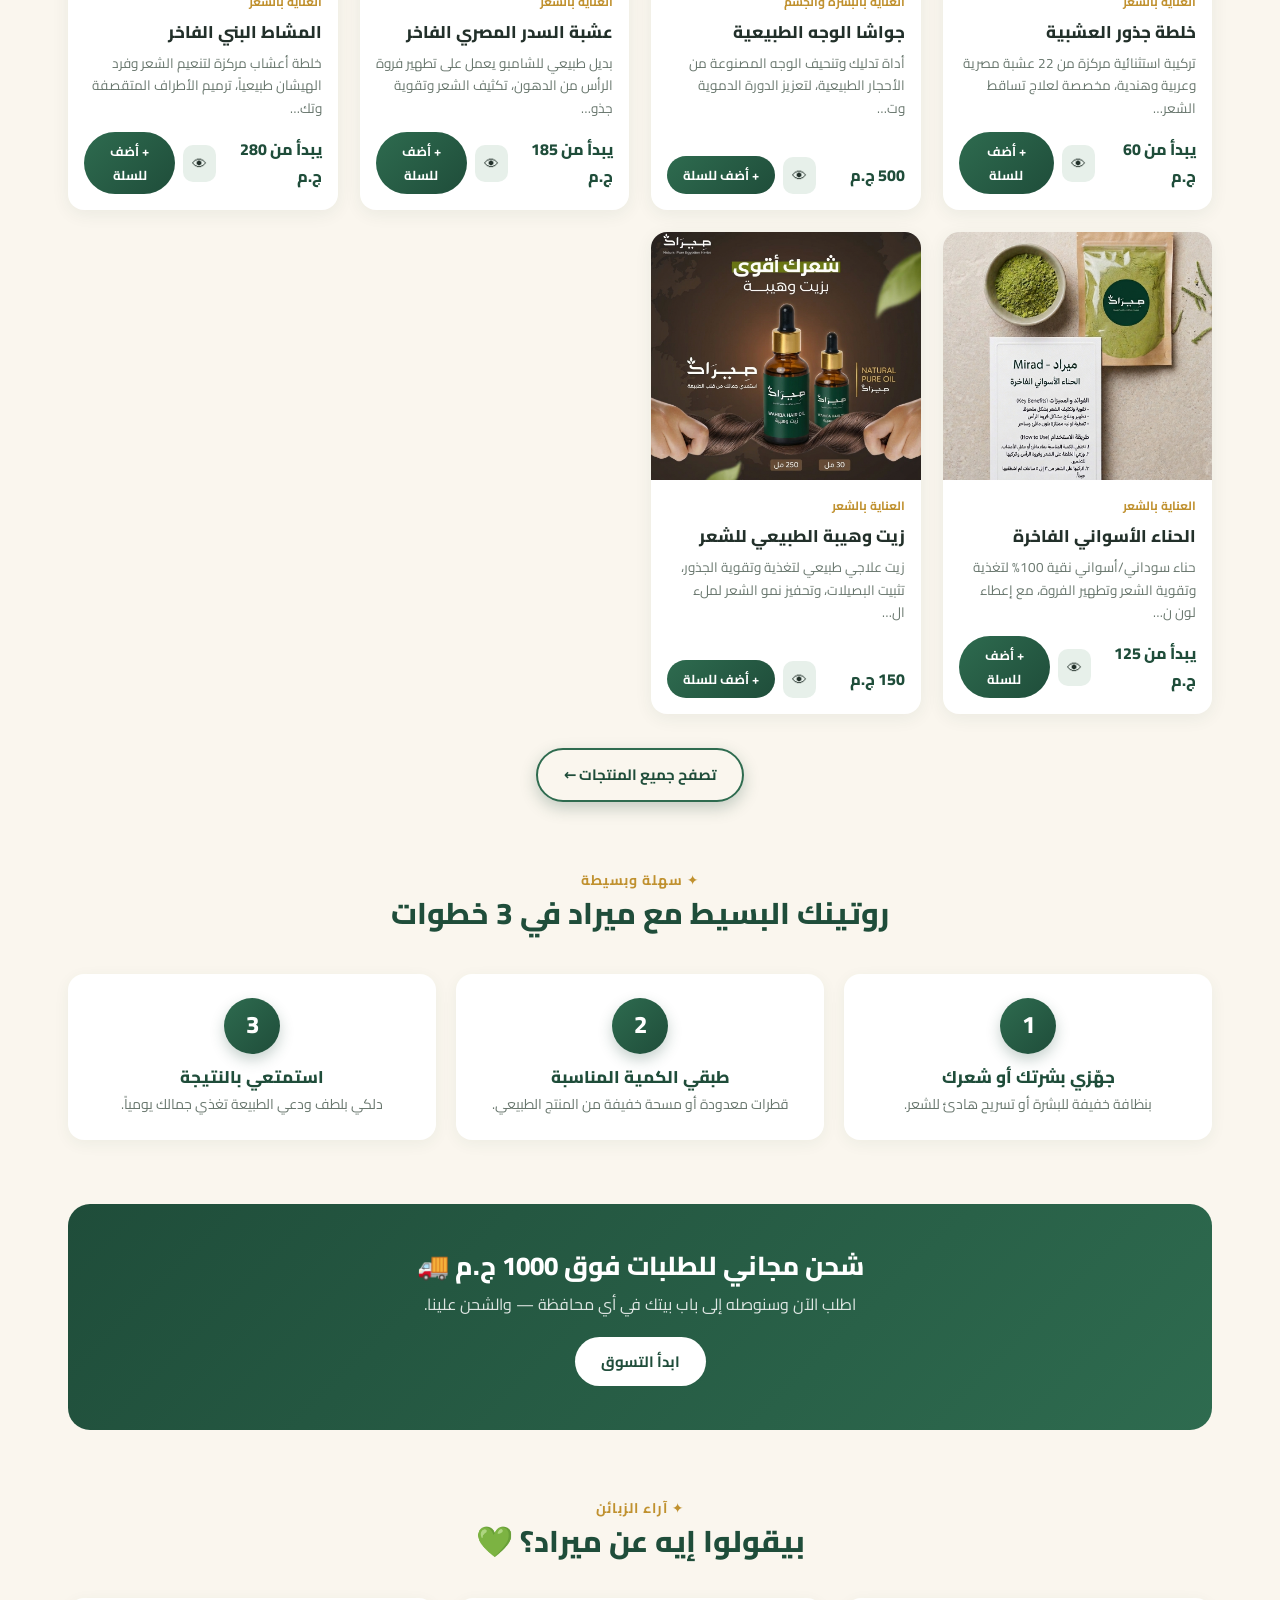
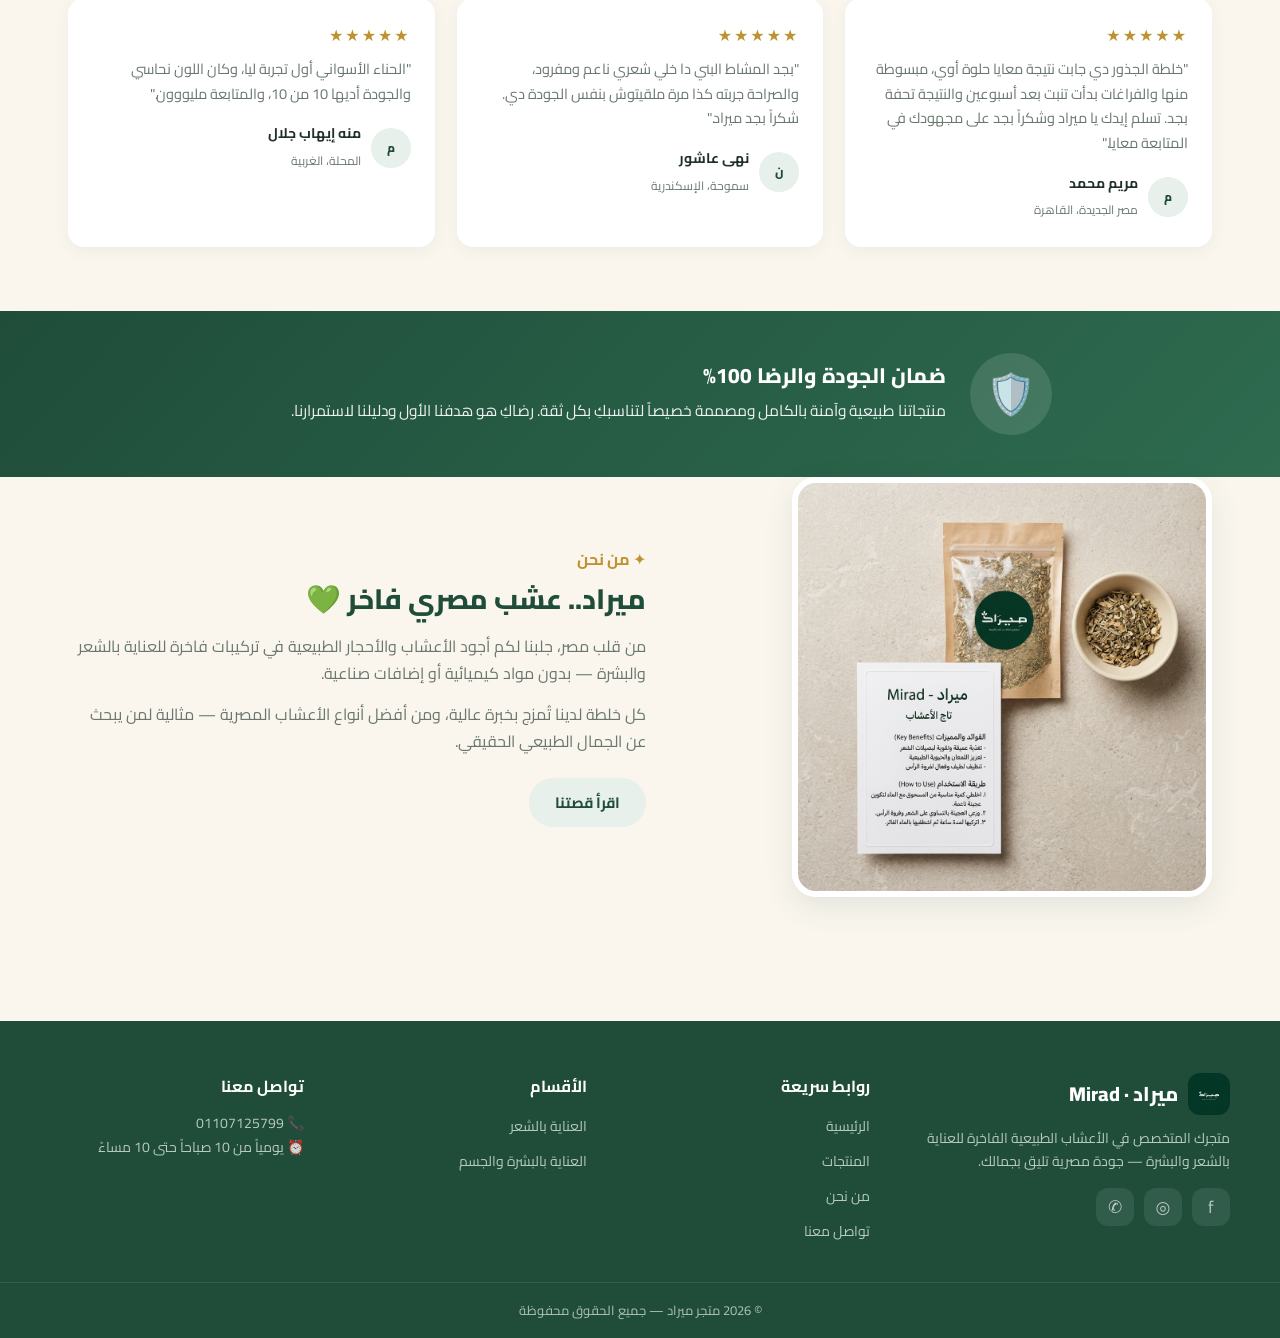
==== commit f86fd38e: "copy: remove cash-on-delivery item from features strip" ====
--- a/index.html
+++ b/index.html
@@ -71,7 +71,6 @@
   <section class="features">
     <div class="features-in">
       <div class="feature"><span class="fi">🚚</span> شحن لجميع المحافظات</div>
-      <div class="feature"><span class="fi">💵</span> الدفع عند الاستلام</div>
       <div class="feature"><span class="fi">🔄</span> استبدال خلال 14 يوم</div>
       <div class="feature"><span class="fi">🌿</span> منتجات طبيعية 100%</div>
     </div>
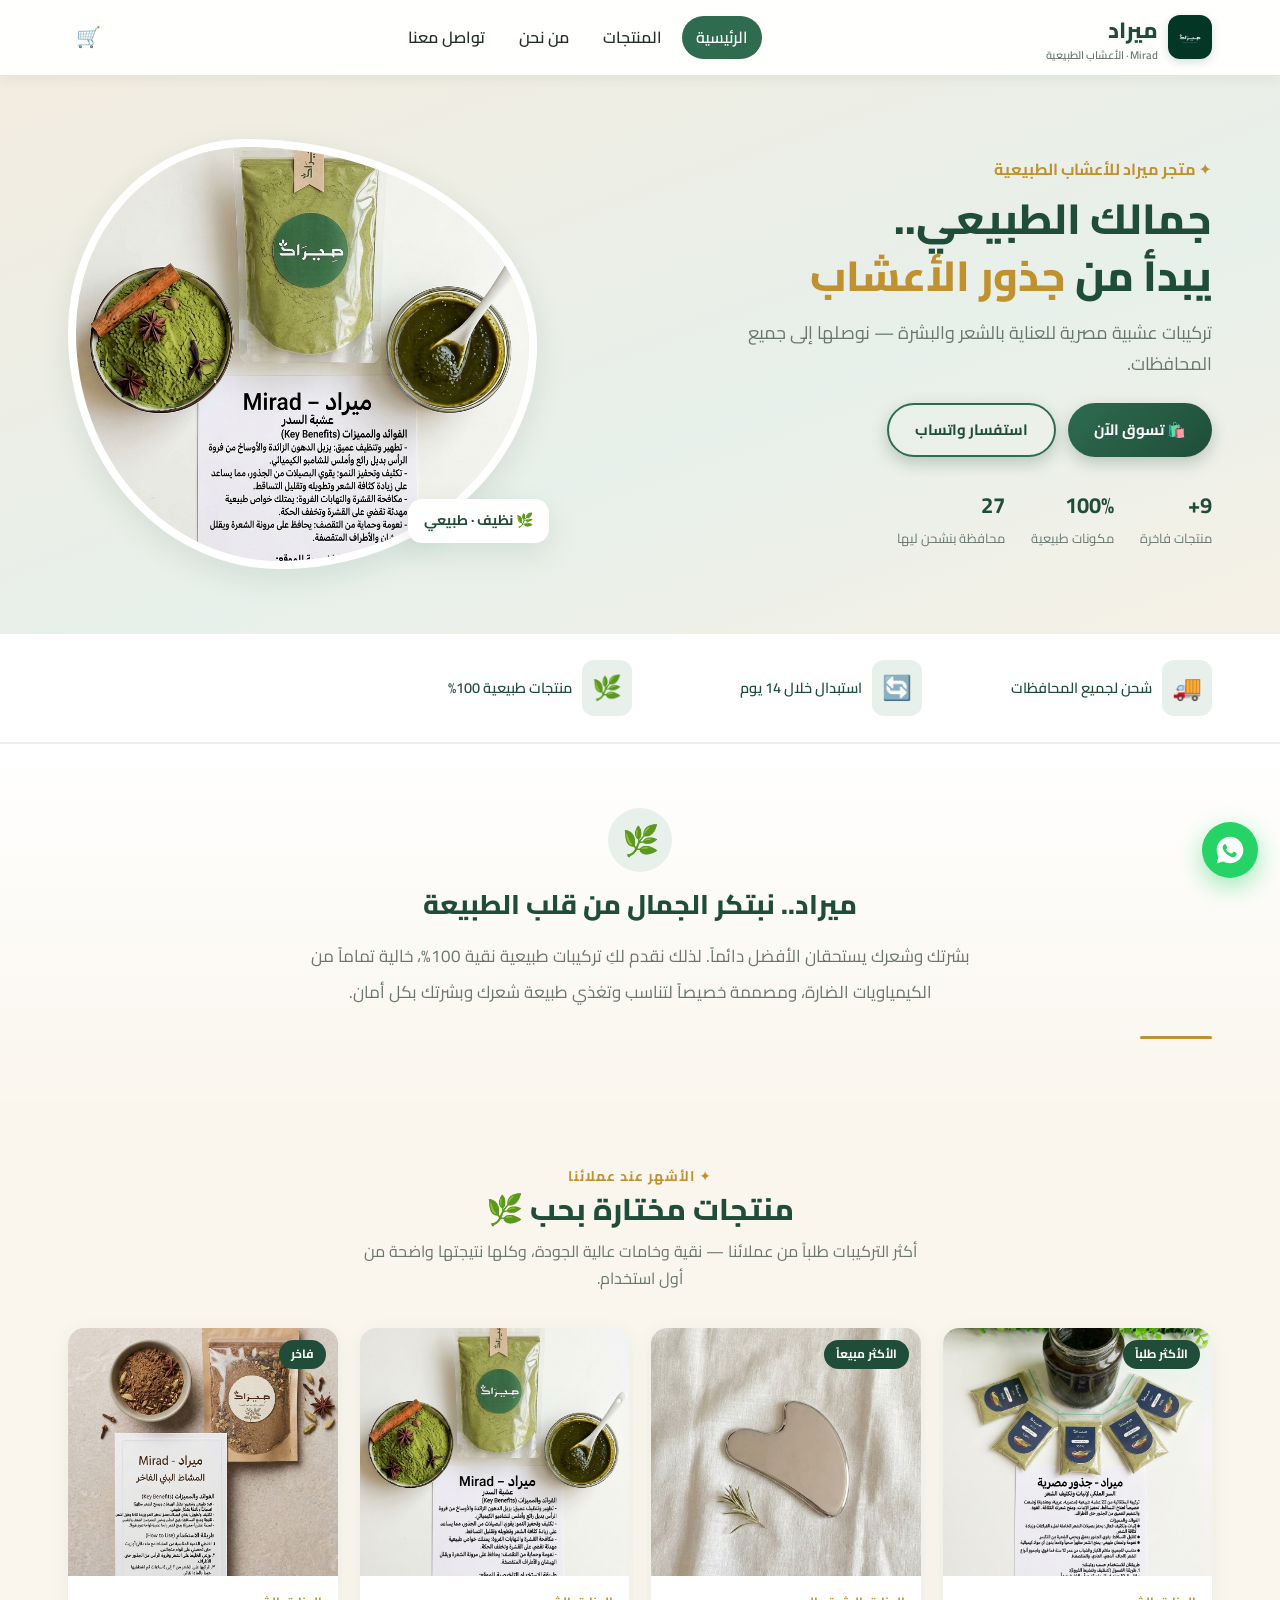
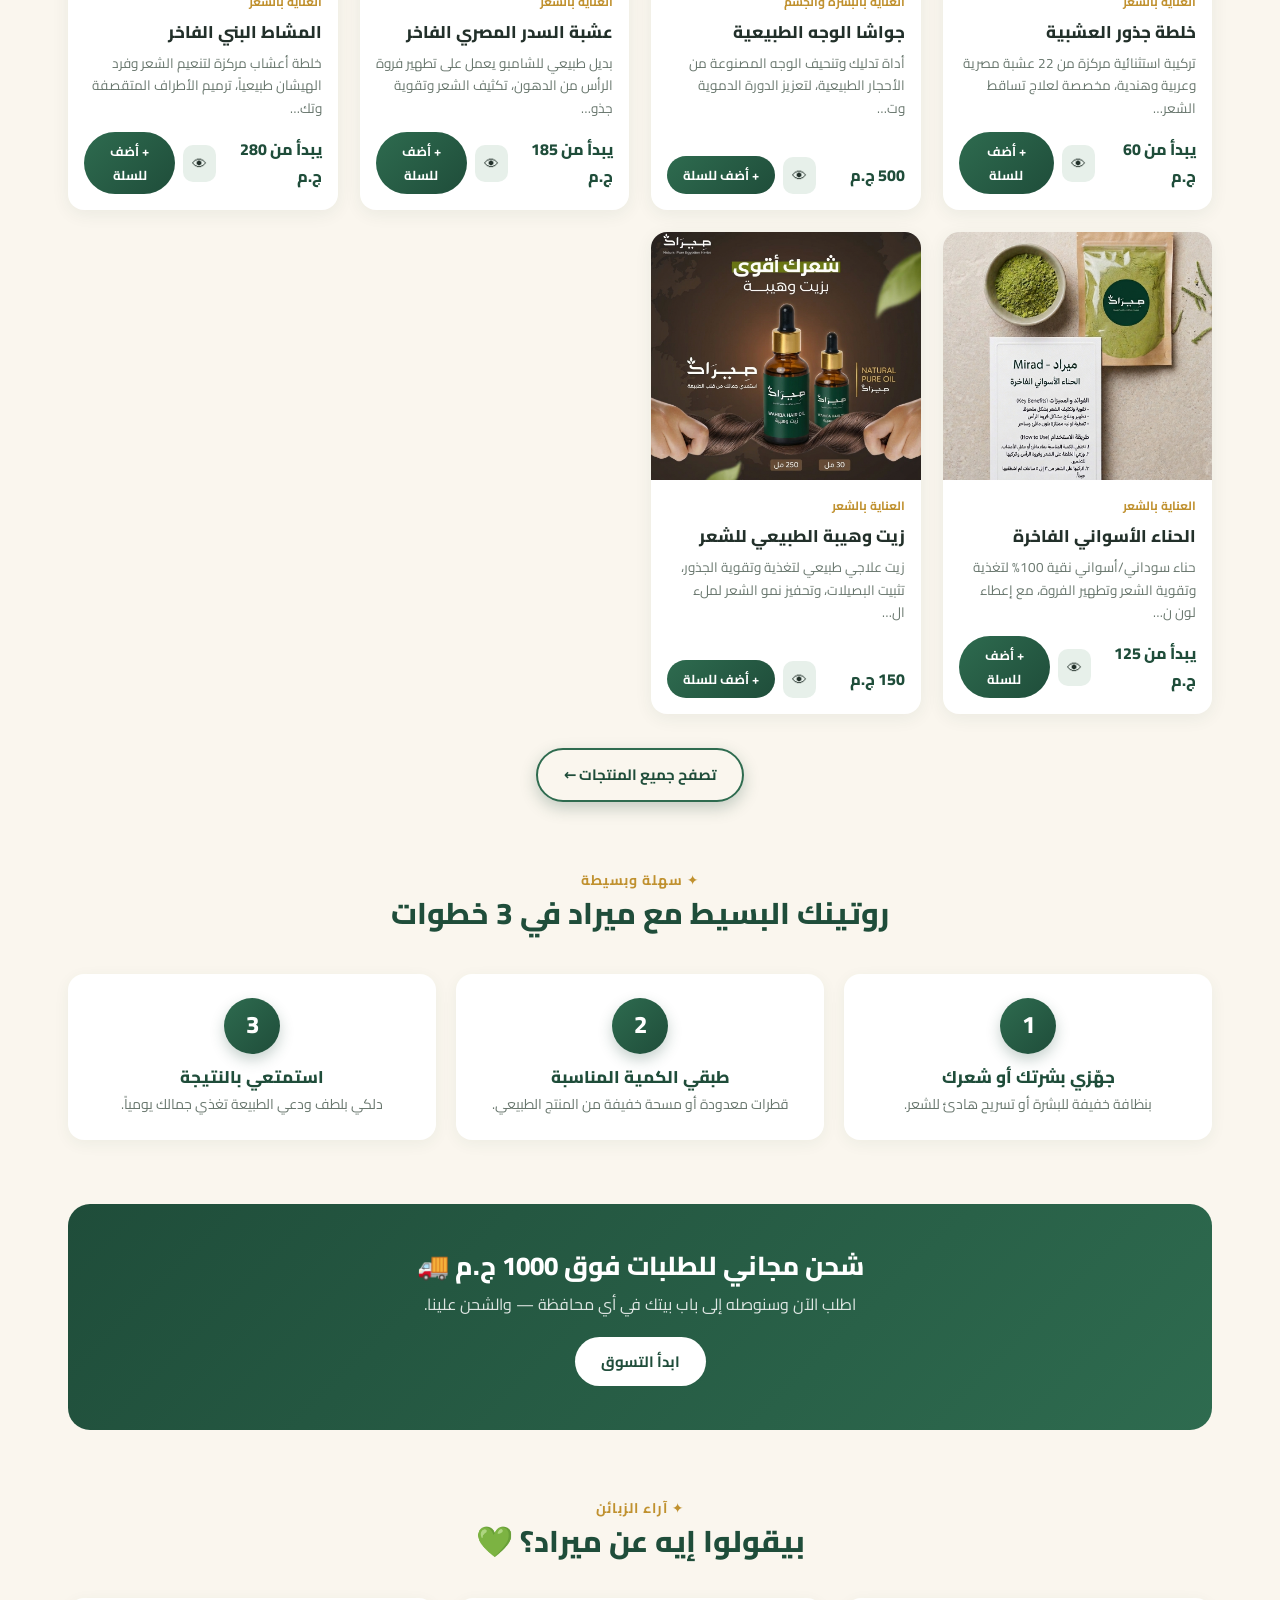
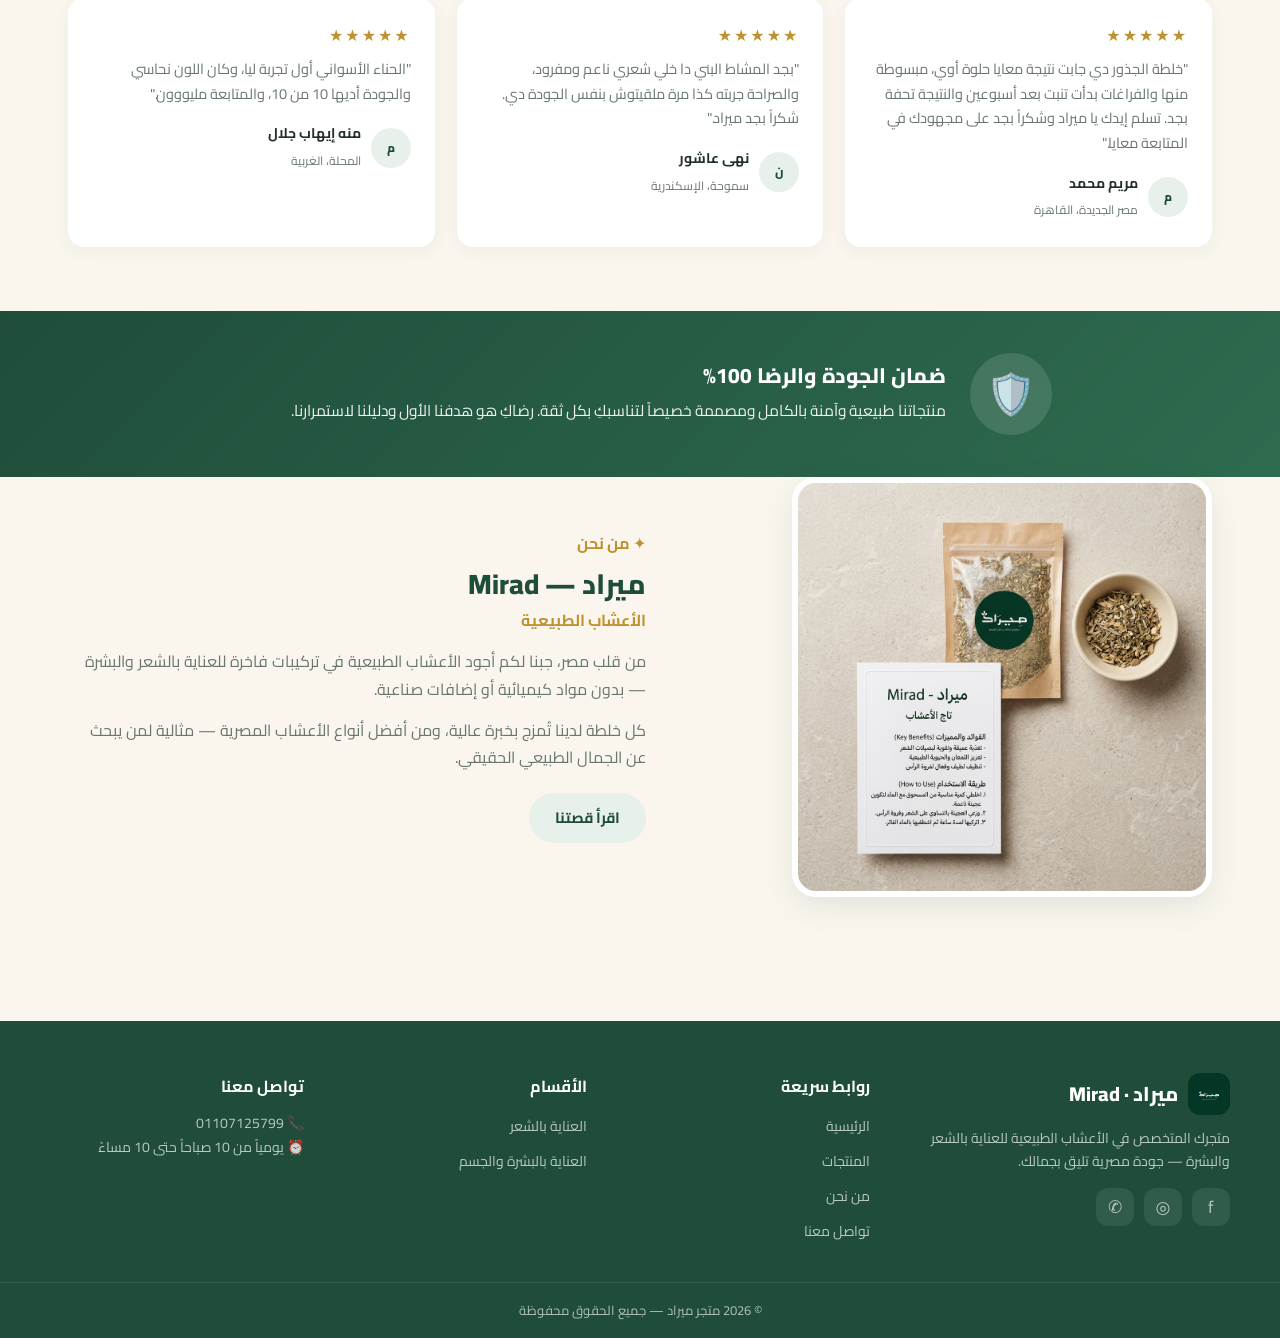
==== commit 24cdc626: "copy: about section heading + footer tagline (all pages)" ====
--- a/index.html
+++ b/index.html
@@ -183,8 +183,9 @@
       <img src="images/taj.jpg" alt="تاج الأعشاب الفاخر - ميراد" loading="lazy">
       <div>
         <span class="eyebrow" style="color:var(--gold);font-weight:700">✦ من نحن</span>
-        <h2 style="font-size:28px;color:var(--green-dark);margin:8px 0 14px">ميراد.. عشب مصري فاخر 💚</h2>
-        <p>من قلب مصر، جلبنا لكم أجود الأعشاب والأحجار الطبيعية في تركيبات فاخرة للعناية بالشعر والبشرة — بدون مواد كيميائية أو إضافات صناعية.</p>
+        <h2 style="font-size:28px;color:var(--green-dark);margin:8px 0 4px">ميراد — Mirad</h2>
+        <div style="color:var(--gold);font-weight:700;margin-bottom:14px">الأعشاب الطبيعية</div>
+        <p>من قلب مصر، جبنا لكم أجود الأعشاب الطبيعية في تركيبات فاخرة للعناية بالشعر والبشرة — بدون مواد كيميائية أو إضافات صناعية.</p>
         <p>كل خلطة لدينا تُمزج بخبرة عالية، ومن أفضل أنواع الأعشاب المصرية — مثالية لمن يبحث عن الجمال الطبيعي الحقيقي.</p>
         <a href="about.html" class="btn btn-ghost" style="margin-top:8px">اقرأ قصتنا</a>
       </div>
@@ -196,7 +197,7 @@
     <div class="container footer-in">
       <div>
         <div class="f-logo"><img src="images/logo-mirad.jpg" alt="ميراد"><span>ميراد · Mirad</span></div>
-        <p>متجرك المتخصص في الأعشاب الطبيعية الفاخرة للعناية بالشعر والبشرة — جودة مصرية تليق بجمالك.</p>
+        <p>متجرك المتخصص في الأعشاب الطبيعية للعناية بالشعر والبشرة — جودة مصرية تليق بجمالك.</p>
         <div class="socials">
           <a href="https://www.facebook.com" target="_blank" title="فيسبوك">f</a>
           <a href="https://www.instagram.com" target="_blank" title="إنستجرام">◎</a>
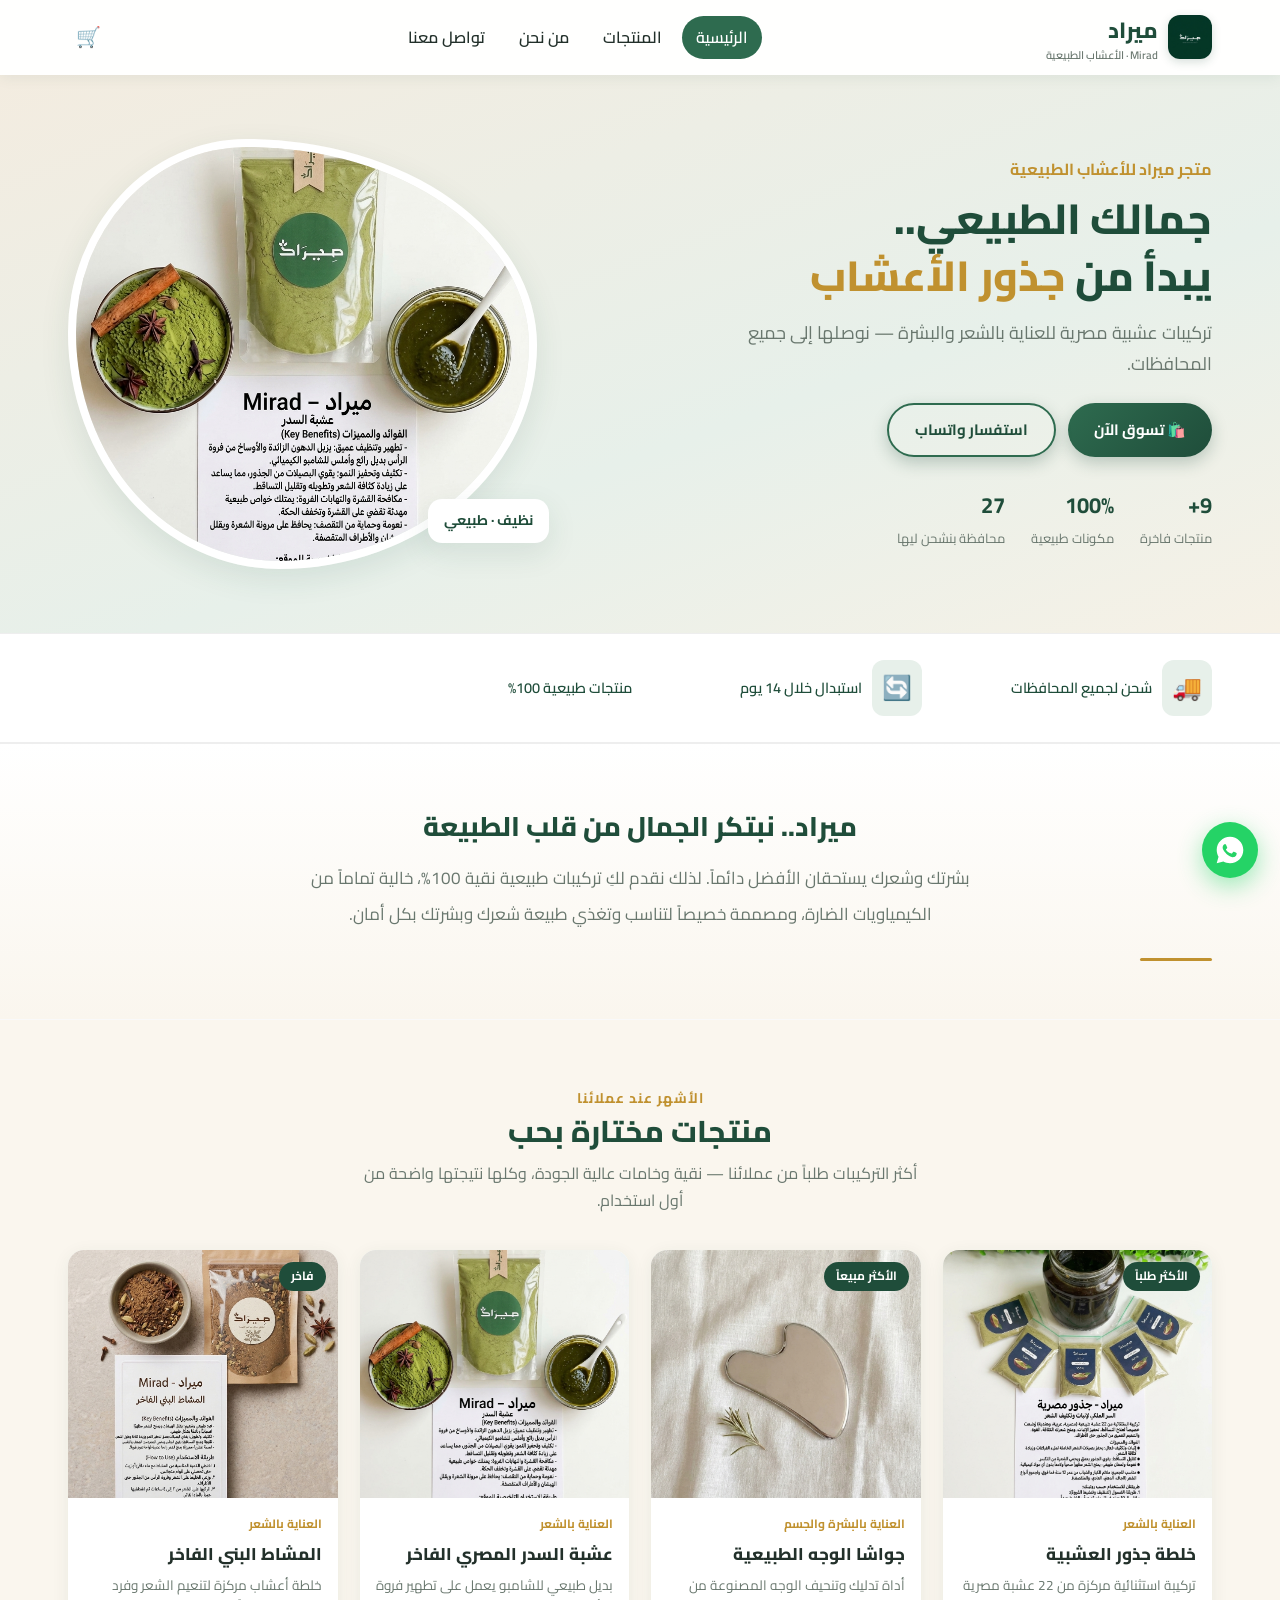
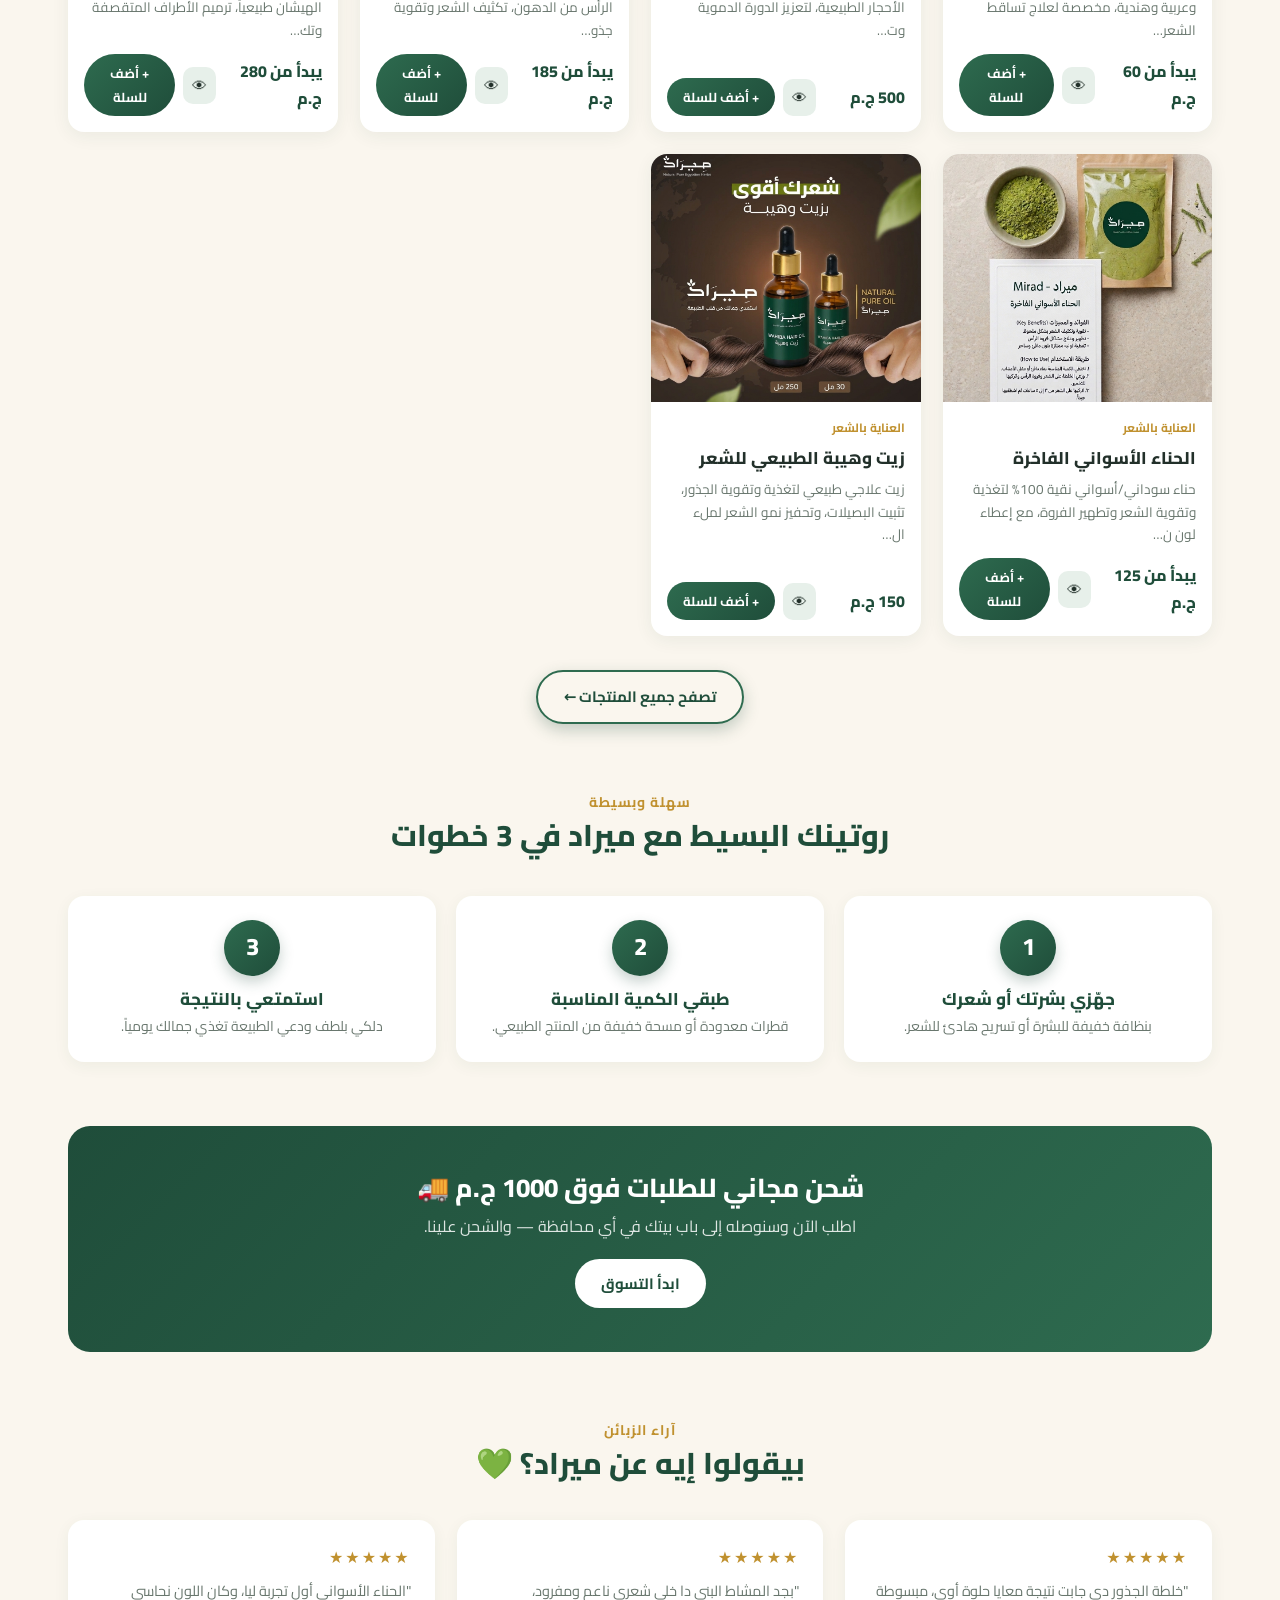
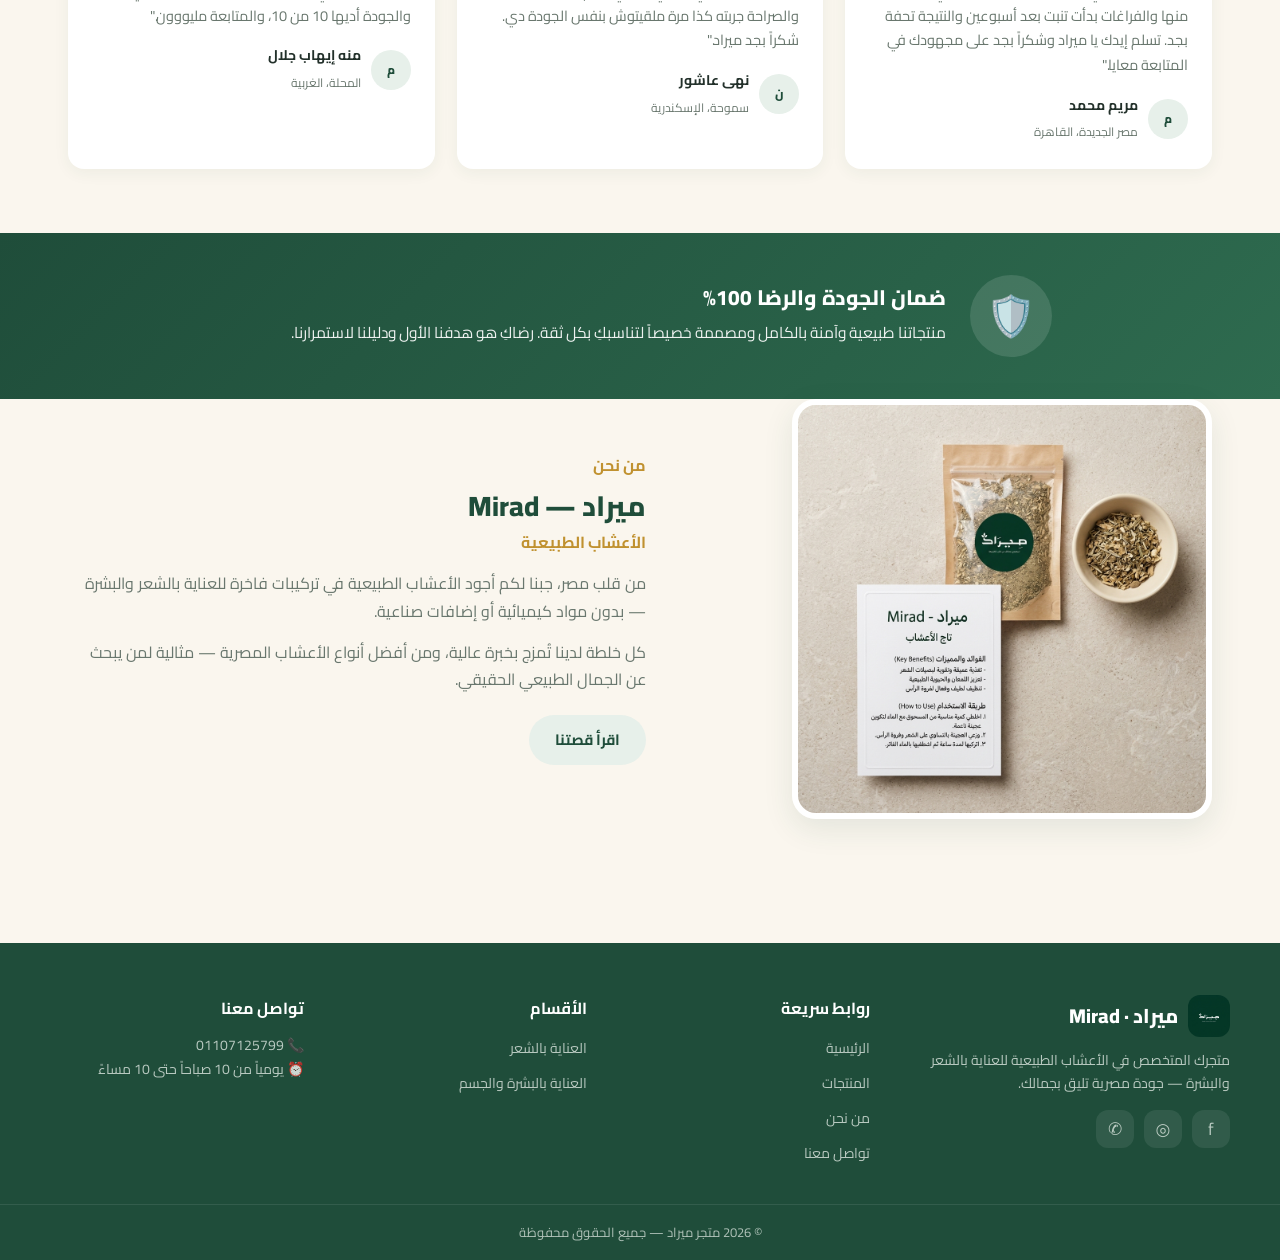
==== commit 3cee3605: "style: remove decorative symbols (leaf/star) sitewide" ====
--- a/index.html
+++ b/index.html
@@ -47,7 +47,7 @@
   <section class="hero">
     <div class="hero-in">
       <div>
-        <span class="eyebrow">✦ متجر ميراد للأعشاب الطبيعية</span>
+        <span class="eyebrow">متجر ميراد للأعشاب الطبيعية</span>
         <h1>جمالك الطبيعي..<br>يبدأ من <span>جذور الأعشاب</span></h1>
         <p class="lead">تركيبات عشبية مصرية للعناية بالشعر والبشرة — نوصلها إلى جميع المحافظات.</p>
         <div class="hero-cta">
@@ -62,7 +62,7 @@
       </div>
       <div class="hero-art">
         <img src="images/sidr.jpg" alt="عشبة السدر المصري الفاخر - ميراد">
-        <div class="hero-card">🌿 نظيف · طبيعي</div>
+        <div class="hero-card">نظيف · طبيعي</div>
       </div>
     </div>
   </section>
@@ -72,14 +72,13 @@
     <div class="features-in">
       <div class="feature"><span class="fi">🚚</span> شحن لجميع المحافظات</div>
       <div class="feature"><span class="fi">🔄</span> استبدال خلال 14 يوم</div>
-      <div class="feature"><span class="fi">🌿</span> منتجات طبيعية 100%</div>
+      <div class="feature">منتجات طبيعية 100%</div>
     </div>
   </section>
 
   <!-- بيان ميراد — قصة العلامة -->
   <section class="manifesto">
     <div class="container">
-      <div class="leaf">🌿</div>
       <h2>ميراد.. نبتكر الجمال من قلب الطبيعة</h2>
       <p>بشرتك وشعرك يستحقان الأفضل دائماً. لذلك نقدم لكِ تركيبات طبيعية نقية 100%، خالية تماماً من الكيمياويات الضارة، ومصممة خصيصاً لتناسب وتغذي طبيعة شعرك وبشرتك بكل أمان.</p>
       <div class="rule"></div>
@@ -90,8 +89,8 @@
   <section class="section">
     <div class="container">
       <div class="section-head">
-        <span class="eyebrow">✦ الأشهر عند عملائنا</span>
-        <h2>منتجات مختارة بحب 🌿</h2>
+        <span class="eyebrow">الأشهر عند عملائنا</span>
+        <h2>منتجات مختارة بحب</h2>
         <p>أكثر التركيبات طلباً من عملائنا — نقية وخامات عالية الجودة، وكلها نتيجتها واضحة من أول استخدام.</p>
       </div>
       <div class="p-grid" id="featured"></div>
@@ -105,7 +104,7 @@
   <section class="section" style="padding-top:0">
     <div class="container">
       <div class="section-head">
-        <span class="eyebrow">✦ سهلة وبسيطة</span>
+        <span class="eyebrow">سهلة وبسيطة</span>
         <h2>روتينك البسيط مع ميراد في 3 خطوات</h2>
       </div>
       <div class="values-grid">
@@ -143,7 +142,7 @@
   <section class="section" style="padding-top:0">
     <div class="container">
       <div class="section-head">
-        <span class="eyebrow">✦ آراء الزبائن</span>
+        <span class="eyebrow">آراء الزبائن</span>
         <h2>بيقولوا إيه عن ميراد؟ 💚</h2>
       </div>
       <div class="reviews-grid">
@@ -182,7 +181,7 @@
     <div class="container about-grid">
       <img src="images/taj.jpg" alt="تاج الأعشاب الفاخر - ميراد" loading="lazy">
       <div>
-        <span class="eyebrow" style="color:var(--gold);font-weight:700">✦ من نحن</span>
+        <span class="eyebrow" style="color:var(--gold);font-weight:700">من نحن</span>
         <h2 style="font-size:28px;color:var(--green-dark);margin:8px 0 4px">ميراد — Mirad</h2>
         <div style="color:var(--gold);font-weight:700;margin-bottom:14px">الأعشاب الطبيعية</div>
         <p>من قلب مصر، جبنا لكم أجود الأعشاب الطبيعية في تركيبات فاخرة للعناية بالشعر والبشرة — بدون مواد كيميائية أو إضافات صناعية.</p>
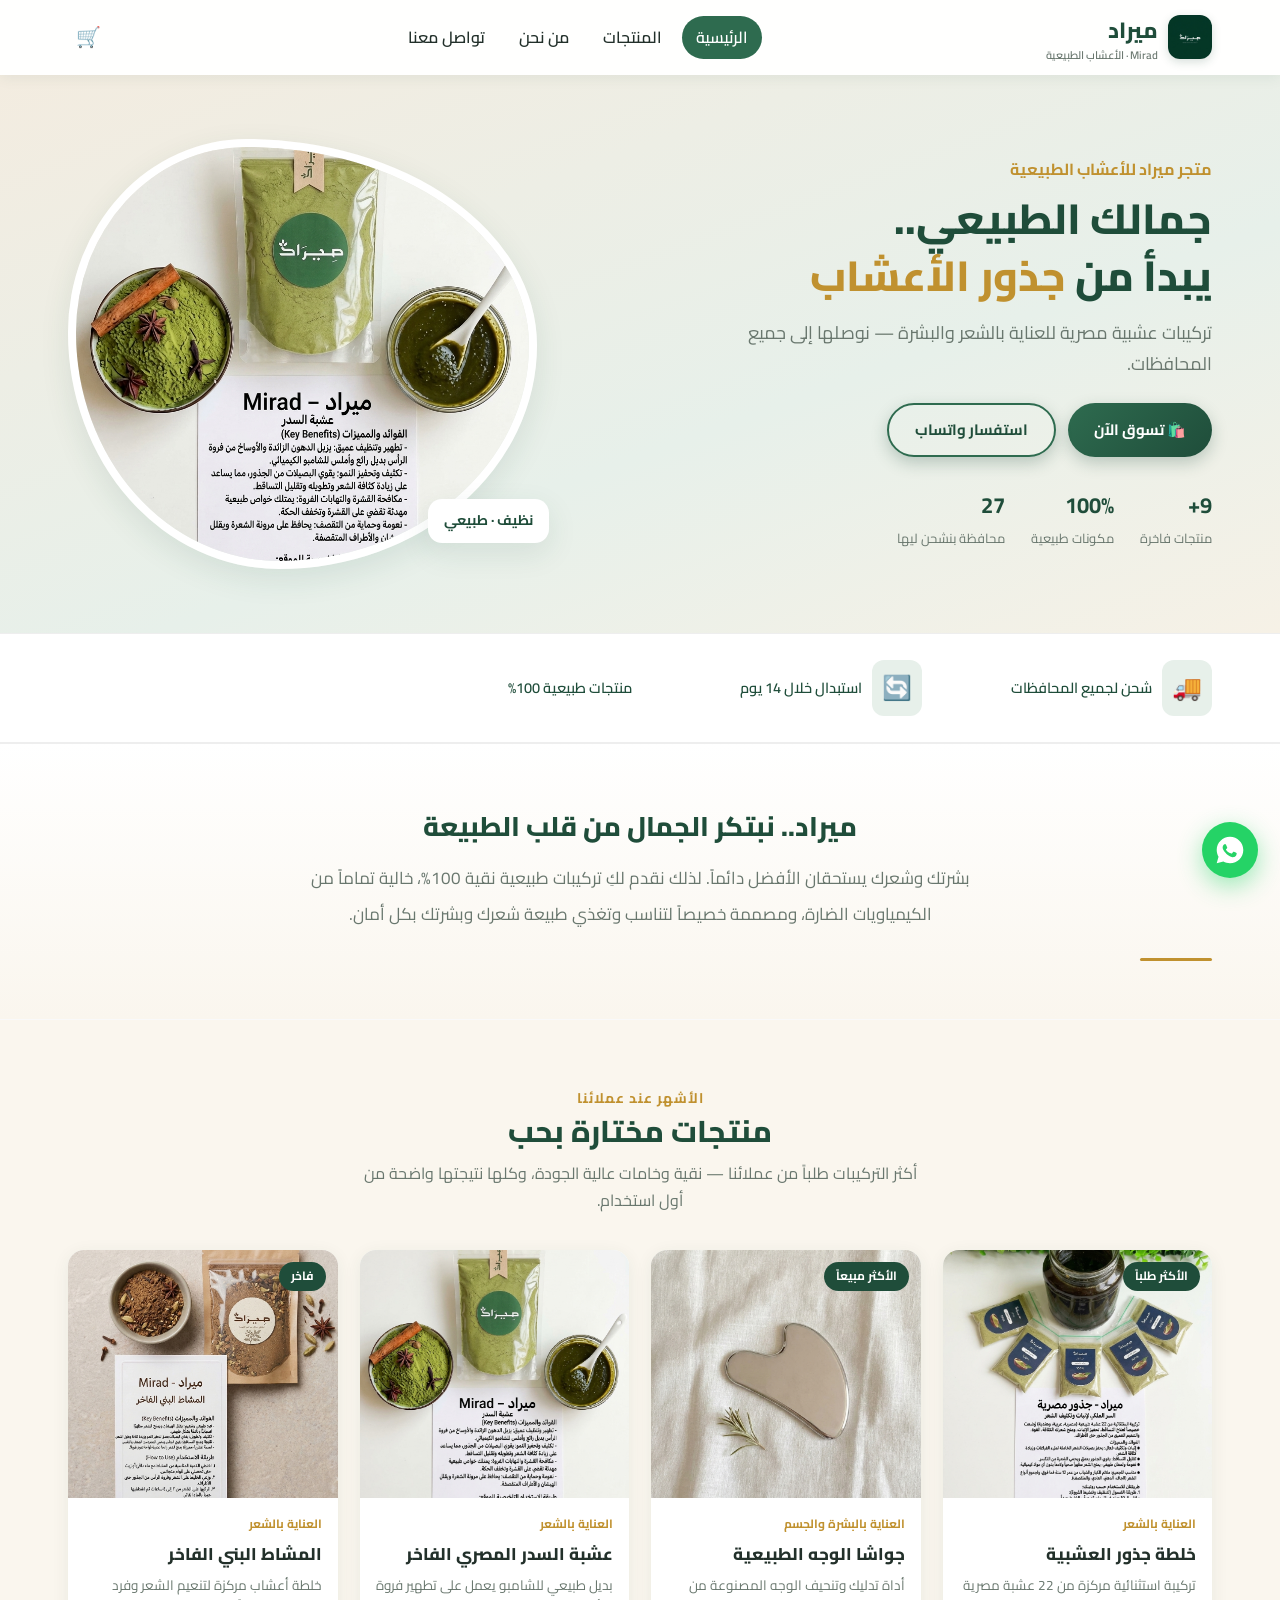
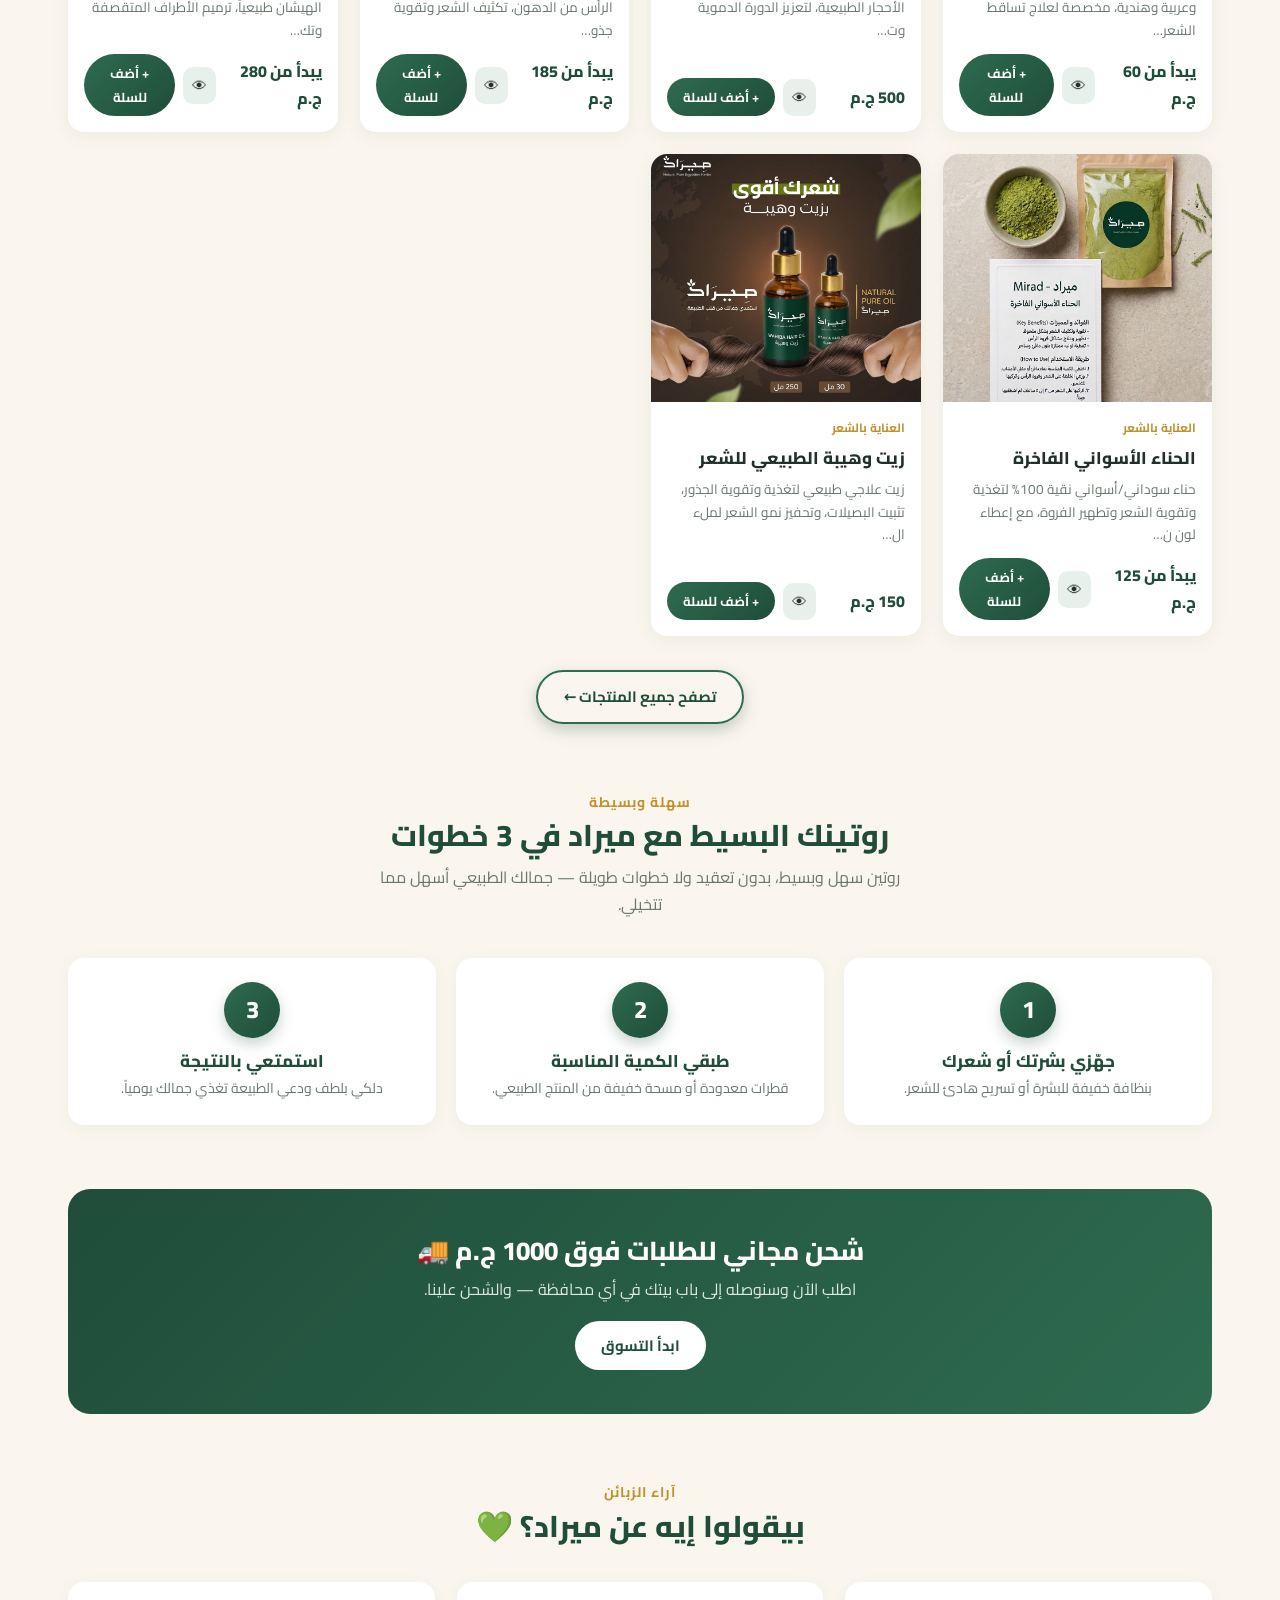
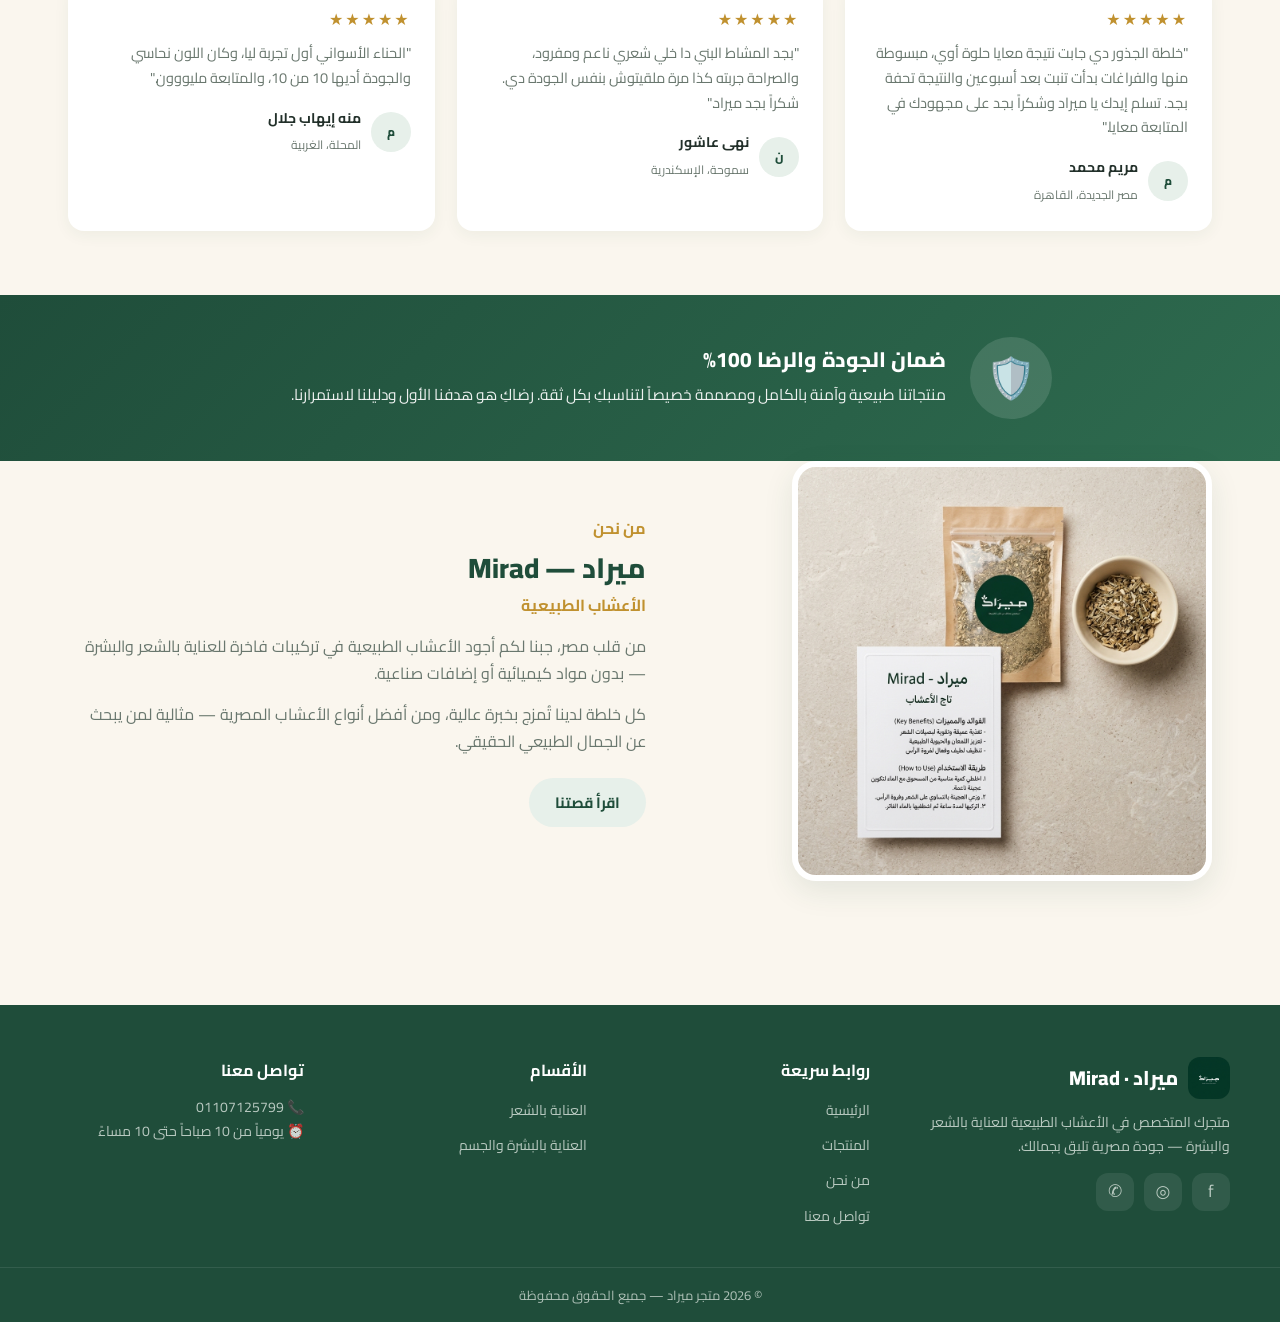
==== commit 1057e6b4: "copy: steps section subtitle (merged option B)" ====
--- a/index.html
+++ b/index.html
@@ -106,6 +106,7 @@
       <div class="section-head">
         <span class="eyebrow">سهلة وبسيطة</span>
         <h2>روتينك البسيط مع ميراد في 3 خطوات</h2>
+        <p>روتين سهل وبسيط، بدون تعقيد ولا خطوات طويلة — جمالك الطبيعي أسهل مما تتخيلي.</p>
       </div>
       <div class="values-grid">
         <div class="value">
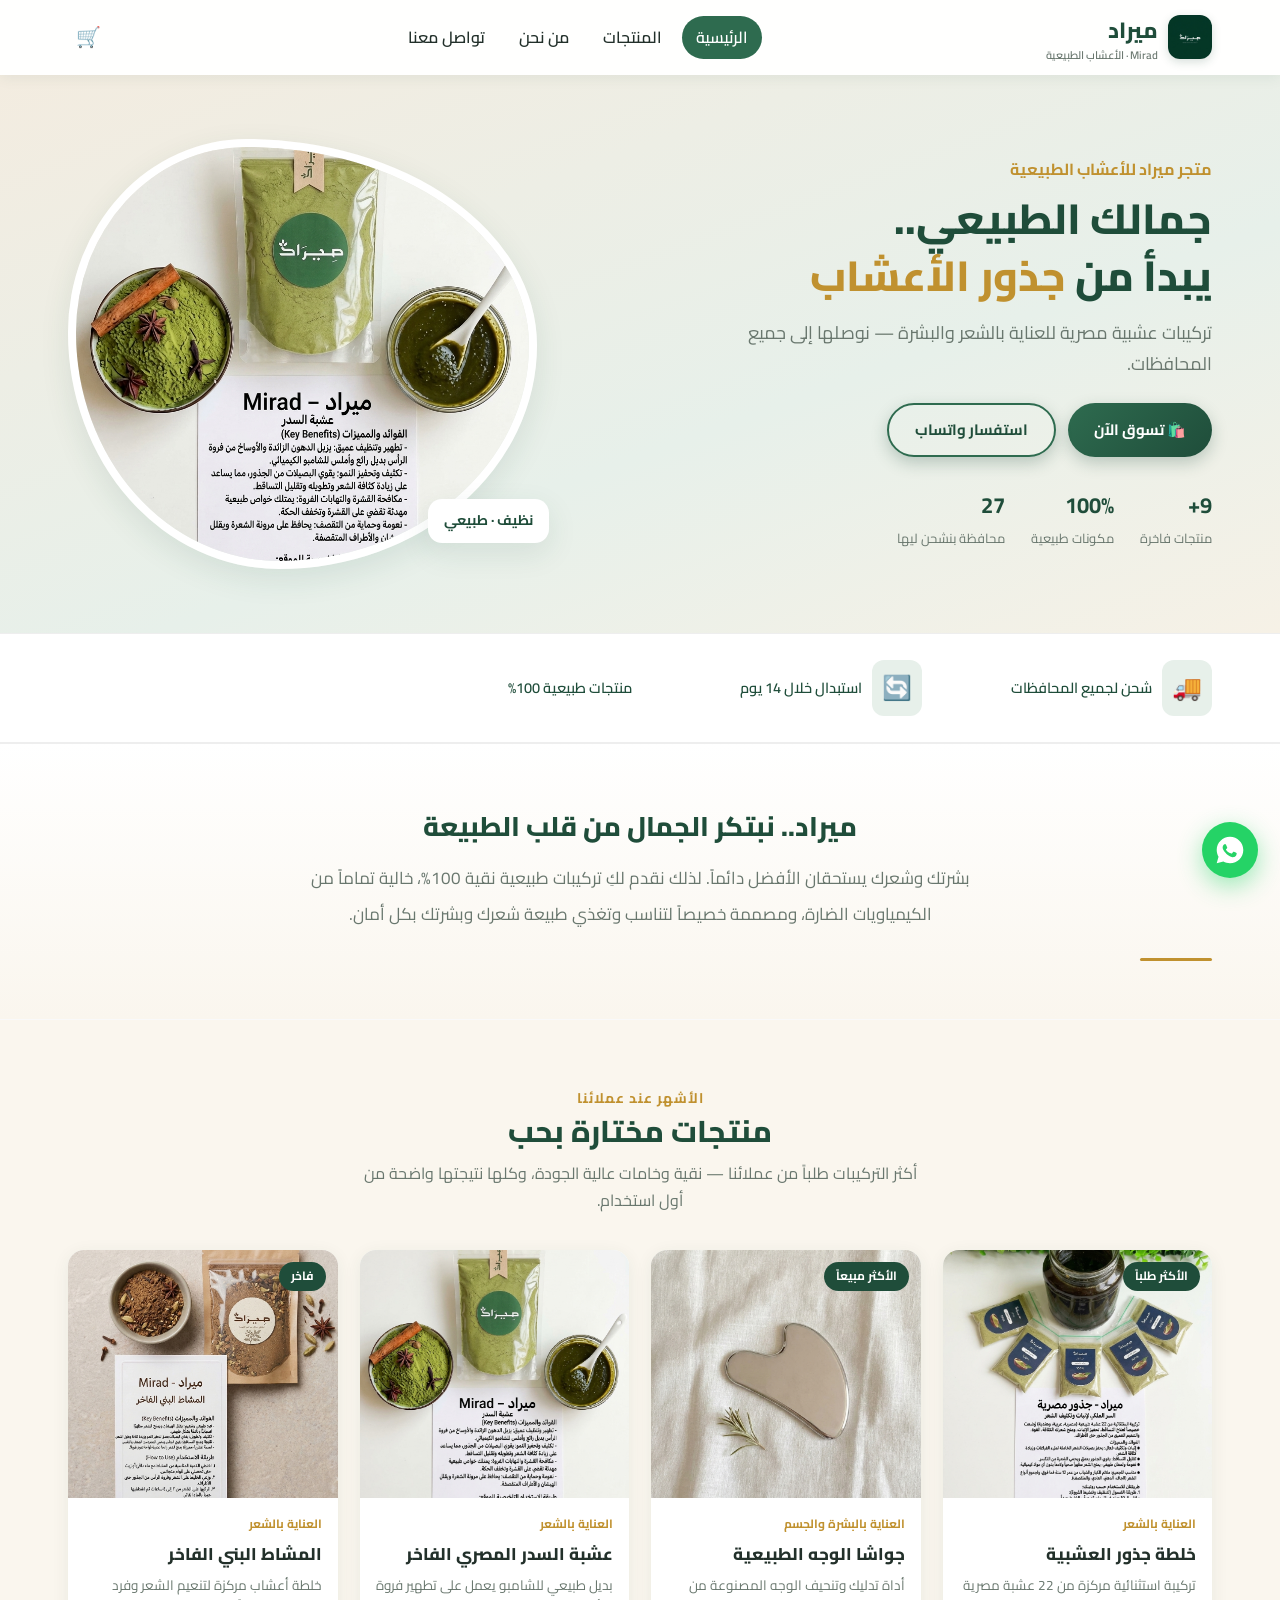
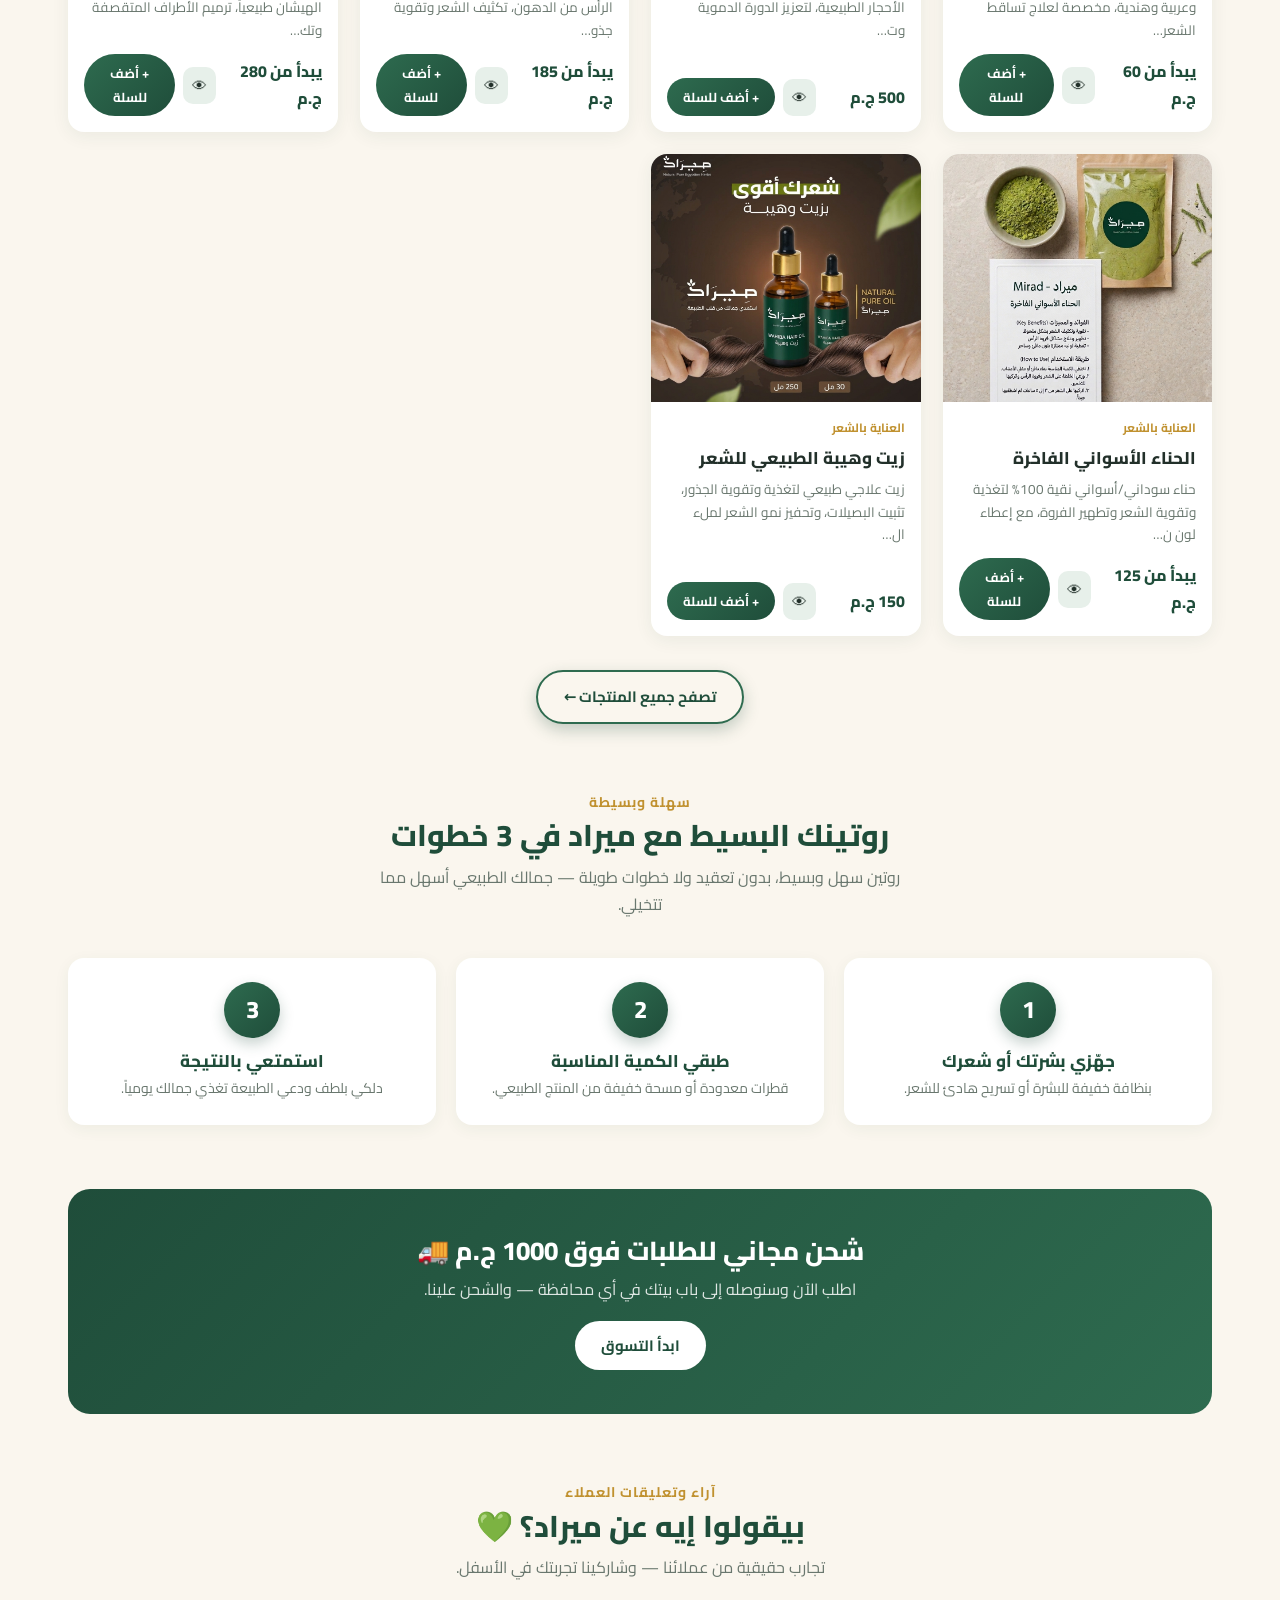
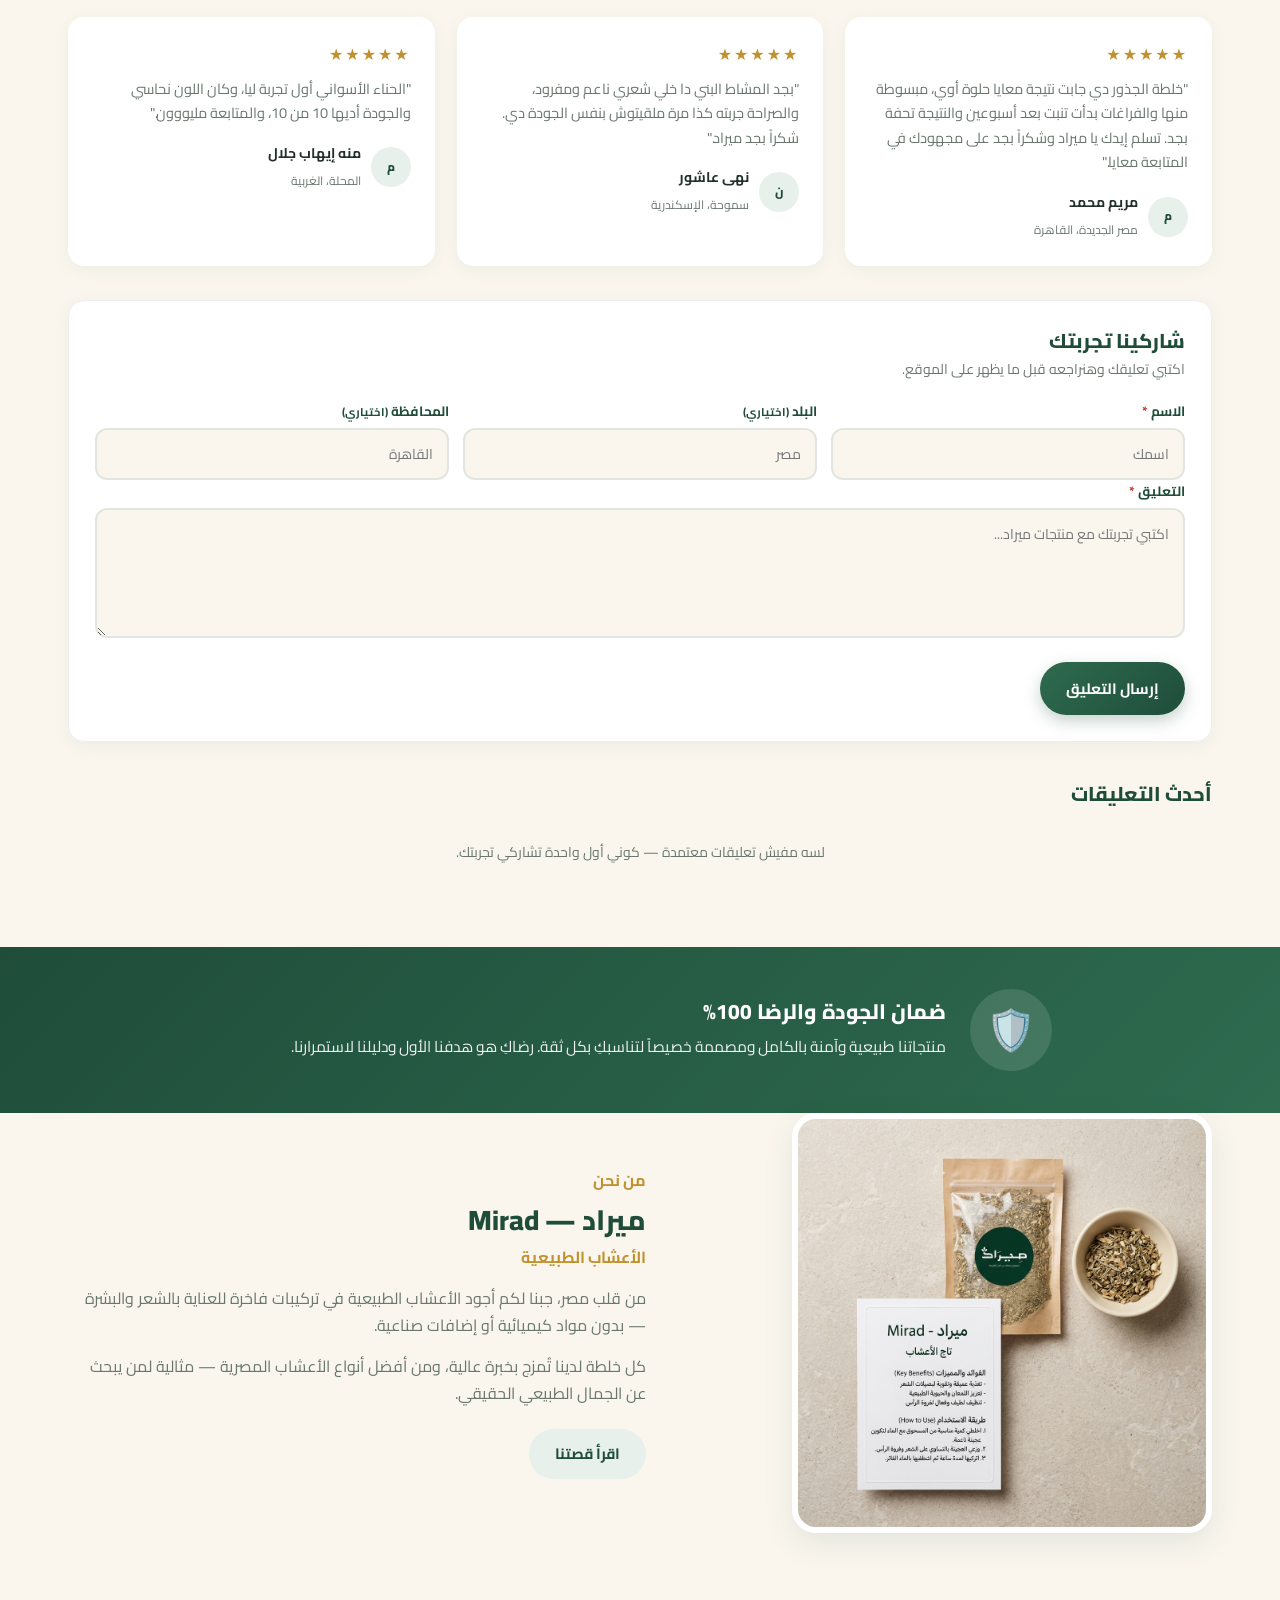
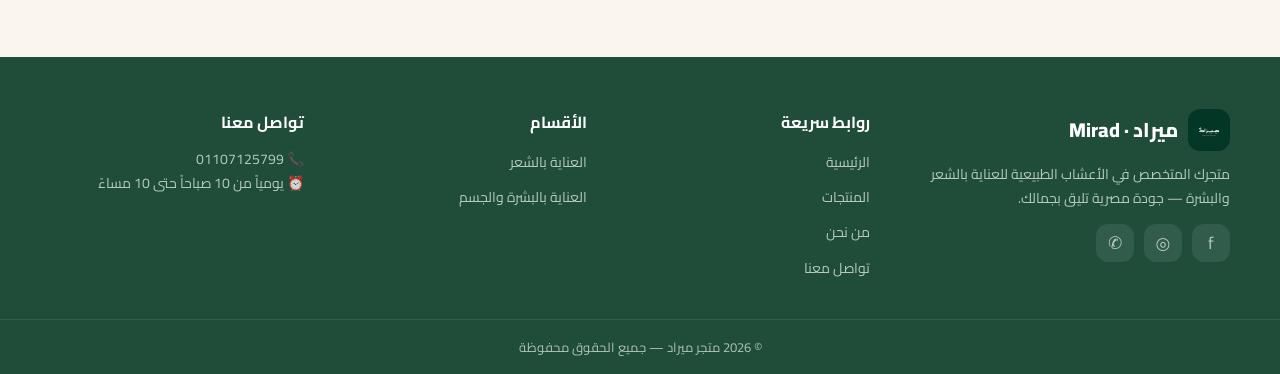
==== commit d112e290: "feat: live customer reviews section with Supabase (form + approved list)" ====
--- a/index.html
+++ b/index.html
@@ -139,12 +139,13 @@
     </div>
   </section>
 
-  <!-- آراء الزبائن -->
-  <section class="section" style="padding-top:0">
+  <!-- آراء وتعليقات العملاء -->
+  <section class="section" style="padding-top:0" id="reviews">
     <div class="container">
       <div class="section-head">
-        <span class="eyebrow">آراء الزبائن</span>
+        <span class="eyebrow">آراء وتعليقات العملاء</span>
         <h2>بيقولوا إيه عن ميراد؟ 💚</h2>
+        <p>تجارب حقيقية من عملائنا — وشاركينا تجربتك في الأسفل.</p>
       </div>
       <div class="reviews-grid">
         <div class="review">
@@ -162,6 +163,43 @@
           <p>"الحناء الأسواني أول تجربة ليا، وكان اللون نحاسي والجودة أديها 10 من 10، والمتابعة مليووون."</p>
           <div class="who"><span class="av">م</span><div><b>منه إيهاب جلال</b><span>المحلة، الغربية</span></div></div>
         </div>
+      </div>
+
+      <!-- فورم إضافة تعليق -->
+      <div class="review-form-card">
+        <h3>شاركينا تجربتك</h3>
+        <p>اكتبي تعليقك وهنراجعه قبل ما يظهر على الموقع.</p>
+        <form id="reviewForm" novalidate>
+          <div class="rf-row">
+            <div class="field">
+              <label for="rvName">الاسم <span class="req">*</span></label>
+              <input id="rvName" name="name" type="text" maxlength="60" placeholder="اسمك" required>
+            </div>
+            <div class="field">
+              <label for="rvCountry">البلد <small>(اختياري)</small></label>
+              <input id="rvCountry" name="country" type="text" maxlength="60" placeholder="مصر">
+            </div>
+            <div class="field">
+              <label for="rvGov">المحافظة <small>(اختياري)</small></label>
+              <input id="rvGov" name="governorate" type="text" maxlength="60" placeholder="القاهرة">
+            </div>
+          </div>
+          <div class="field">
+            <label for="rvComment">التعليق <span class="req">*</span></label>
+            <textarea id="rvComment" name="comment" rows="4" maxlength="1000" placeholder="اكتبي تجربتك مع منتجات ميراد..." required></textarea>
+          </div>
+          <div class="rf-foot">
+            <button type="submit" class="btn" id="rvSubmit">إرسال التعليق</button>
+            <span class="rf-msg" id="rvMsg" role="status" aria-live="polite"></span>
+          </div>
+        </form>
+      </div>
+
+      <!-- التعليقات المعتمدة من قاعدة البيانات -->
+      <div class="live-reviews">
+        <h3>أحدث التعليقات</h3>
+        <div class="reviews-grid" id="liveReviews" aria-live="polite"></div>
+        <p class="reviews-empty" id="reviewsEmpty">لسه مفيش تعليقات معتمدة — كوني أول واحدة تشاركي تجربتك.</p>
       </div>
     </div>
   </section>
@@ -236,5 +274,6 @@
 
   <script src="js/products.js"></script>
   <script src="js/main.js"></script>
+  <script src="js/reviews.js"></script>
 </body>
 </html>
--- a/css/style.css
+++ b/css/style.css
@@ -170,6 +170,28 @@
 .review .who .av{width:40px;height:40px;border-radius:50%;background:var(--green-soft);display:grid;place-items:center;font-weight:800;color:var(--green-dark)}
 .review .who b{display:block;font-size:14px}
 .review .who span{font-size:12px;color:var(--muted)}
+
+/* ---------- فورم وتعليقات العملاء ---------- */
+.review-form-card{
+  background:#fff;border:1px solid #eee;border-radius:var(--radius);
+  padding:26px;margin-top:34px;box-shadow:0 4px 16px rgba(31,77,58,.06);
+}
+.review-form-card h3{font-size:20px;color:var(--green-dark);margin-bottom:4px}
+.review-form-card > p{color:var(--muted);font-size:14px;margin-bottom:18px}
+.rf-row{display:grid;grid-template-columns:repeat(3,1fr);gap:14px}
+.rf-row .field{margin-bottom:0}
+.rf-foot{display:flex;align-items:center;gap:14px;flex-wrap:wrap;margin-top:16px}
+.rf-msg{font-size:14px;font-weight:700}
+.rf-msg.ok{color:var(--green-dark)}
+.rf-msg.err{color:#c0392b}
+.req{color:#c0392b}
+.live-reviews{margin-top:38px}
+.live-reviews h3{font-size:20px;color:var(--green-dark);margin-bottom:16px}
+.reviews-empty{text-align:center;color:var(--muted);font-size:14px;padding:18px 0}
+@media (max-width:760px){
+  .rf-row{grid-template-columns:1fr}
+  .review-form-card{padding:20px}
+}
 
 /* ---------- تفاصيل منتج ---------- */
 .page-head{background:linear-gradient(135deg,#f3ece0,#e7f0ea);padding:40px 0;text-align:center}
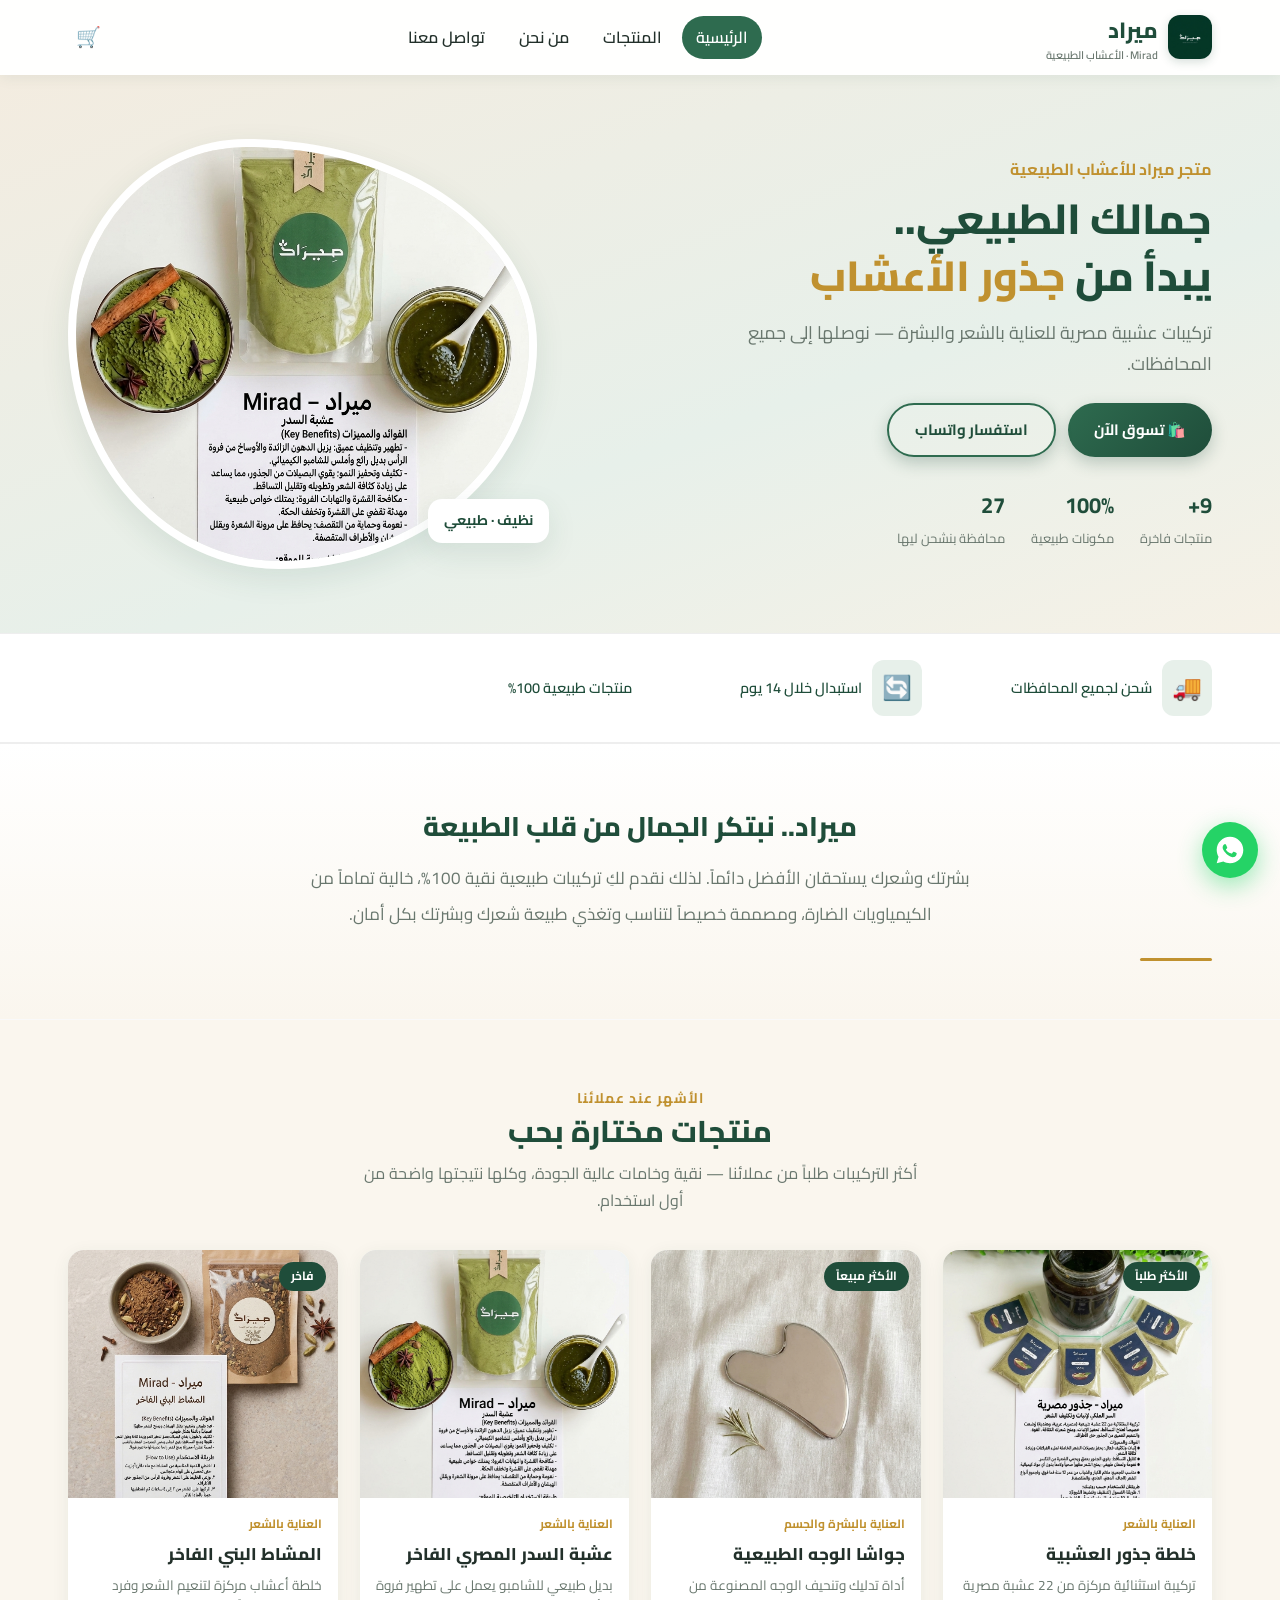
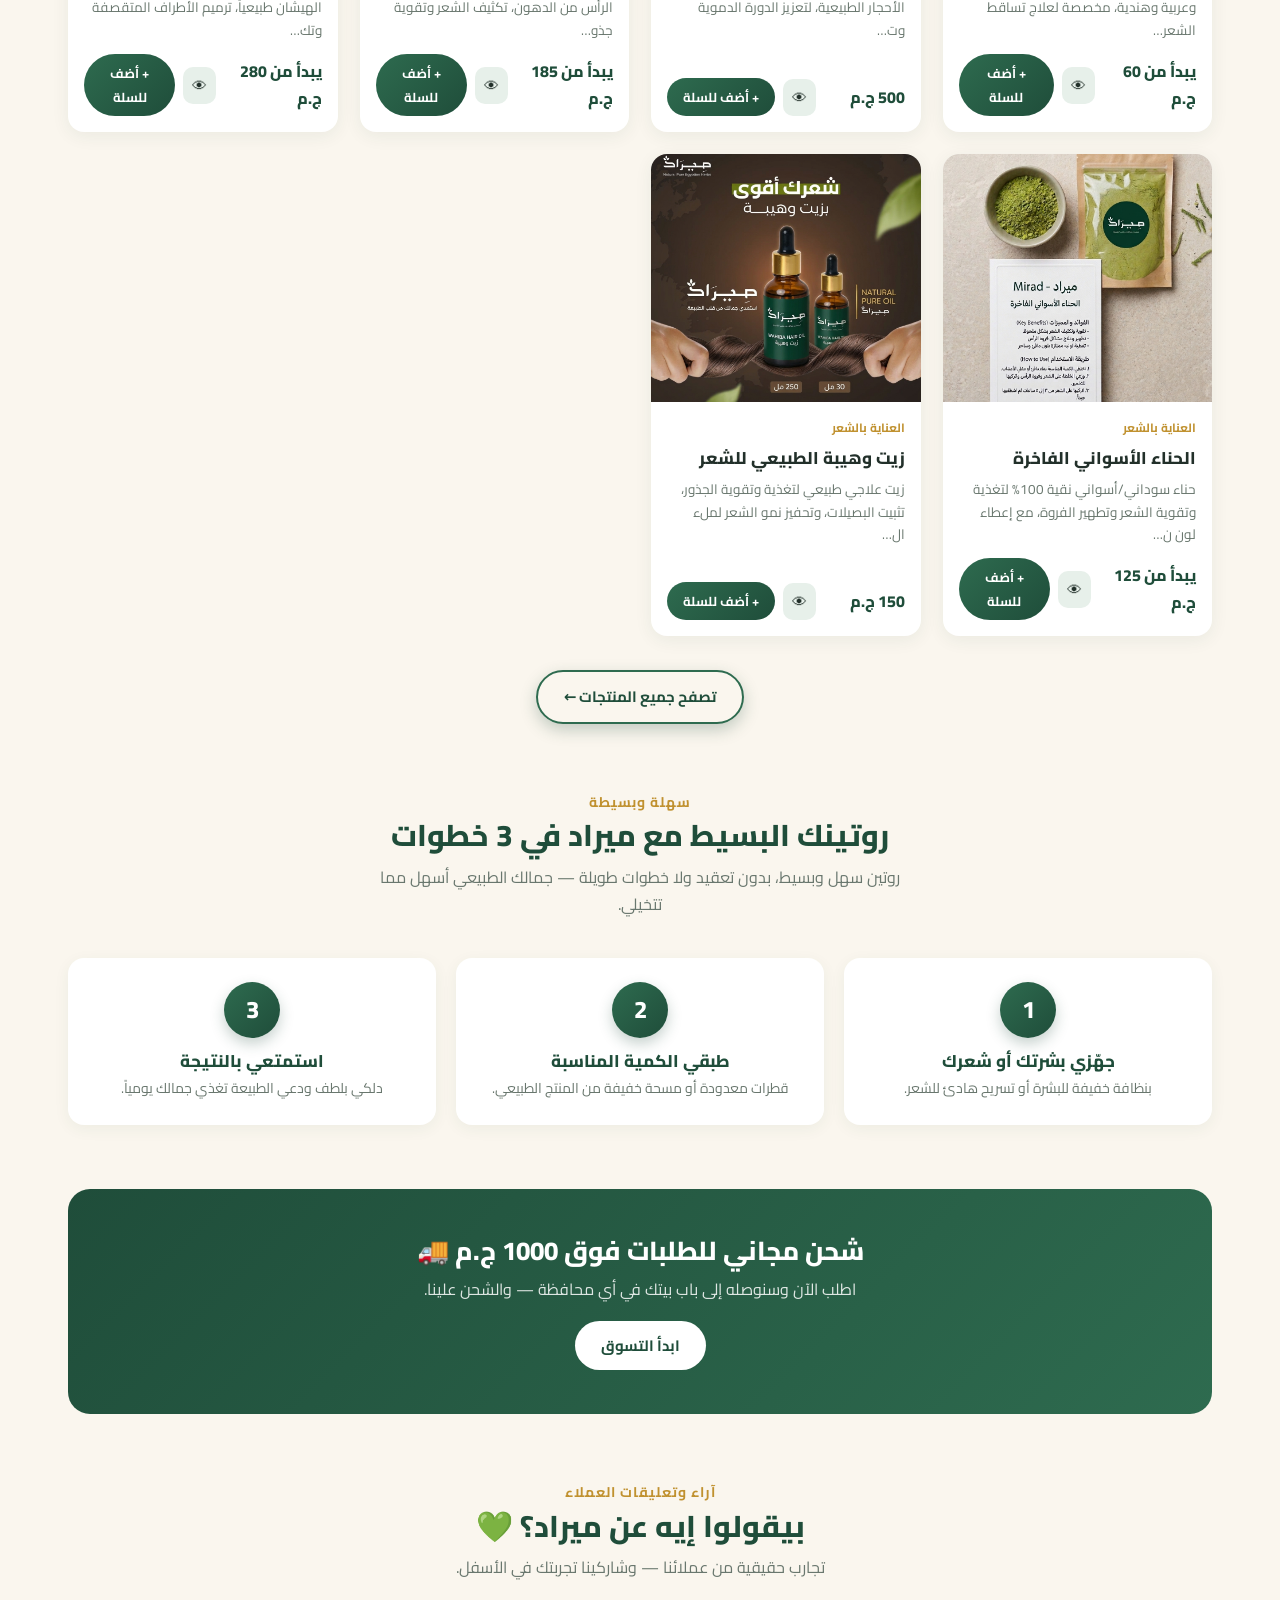
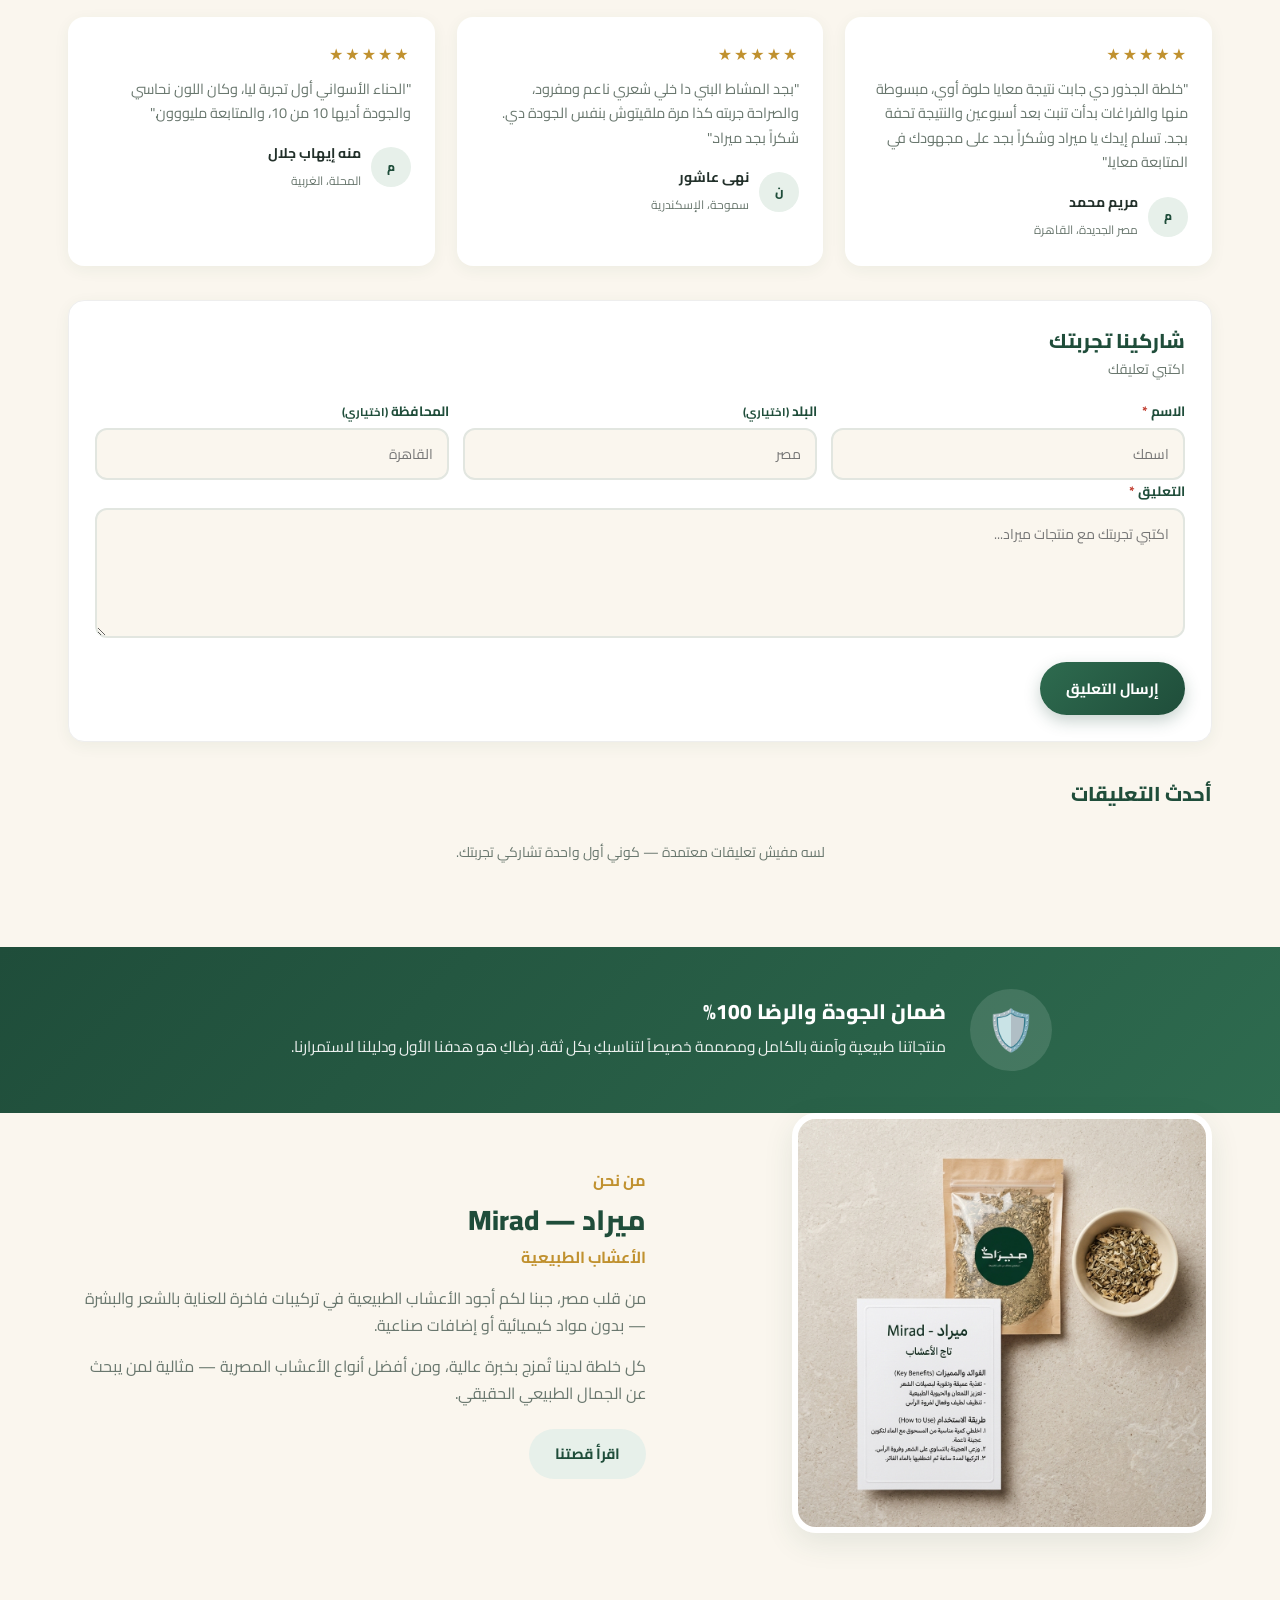
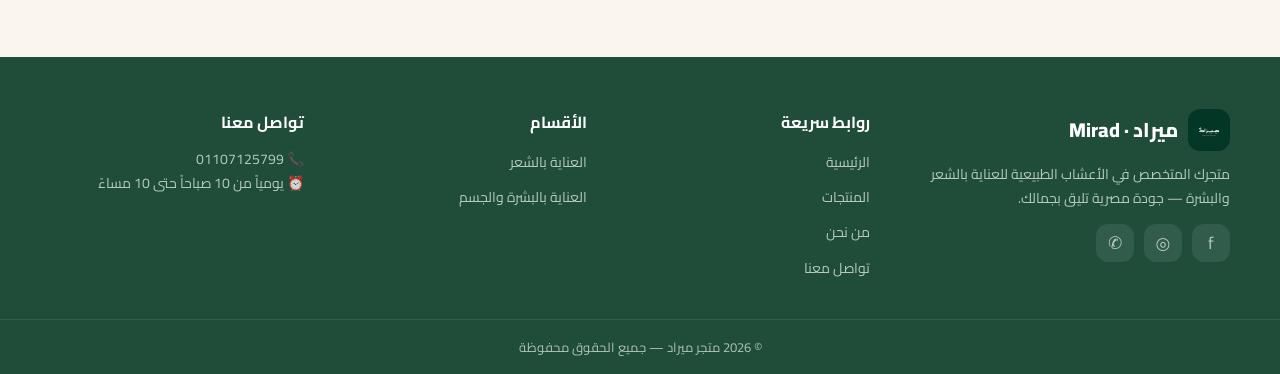
==== commit 7223e65a: "copy: simplify review form subtitle" ====
--- a/index.html
+++ b/index.html
@@ -168,7 +168,7 @@
       <!-- فورم إضافة تعليق -->
       <div class="review-form-card">
         <h3>شاركينا تجربتك</h3>
-        <p>اكتبي تعليقك وهنراجعه قبل ما يظهر على الموقع.</p>
+        <p>اكتبي تعليقك</p>
         <form id="reviewForm" novalidate>
           <div class="rf-row">
             <div class="field">
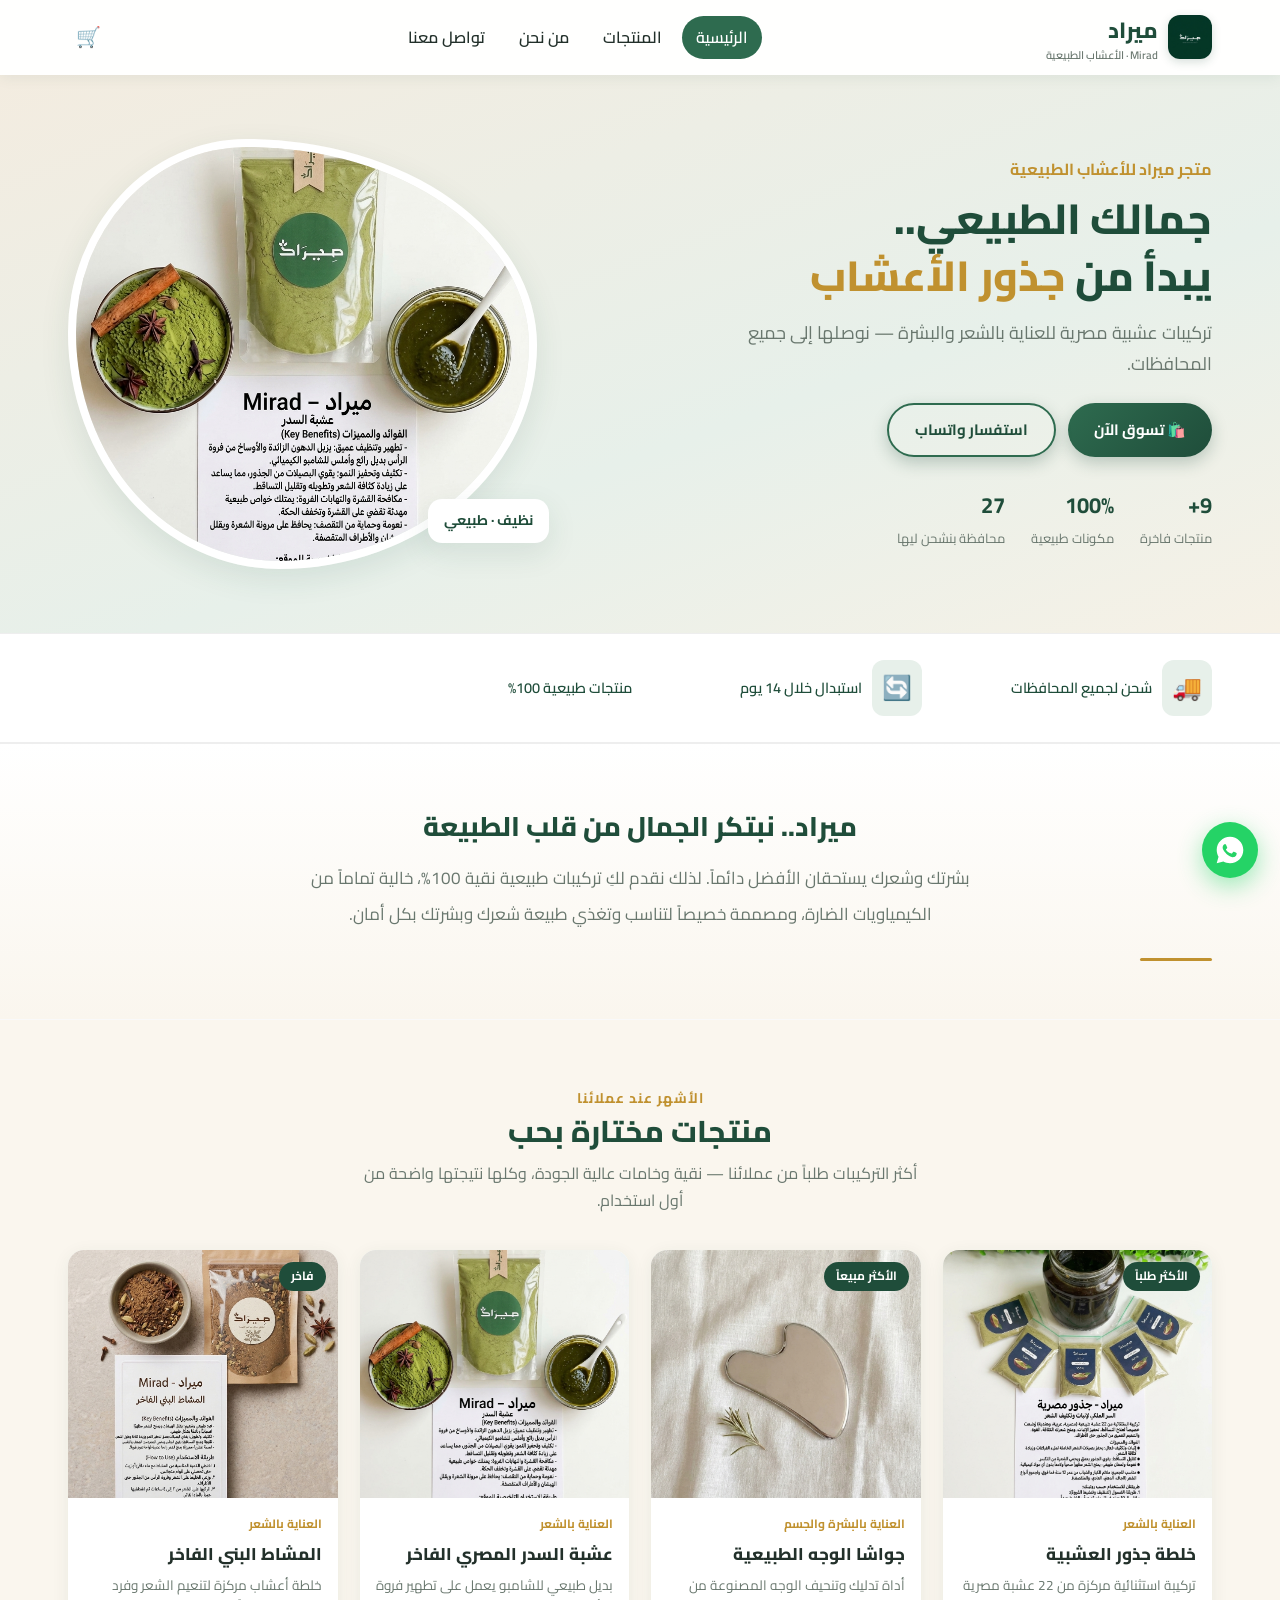
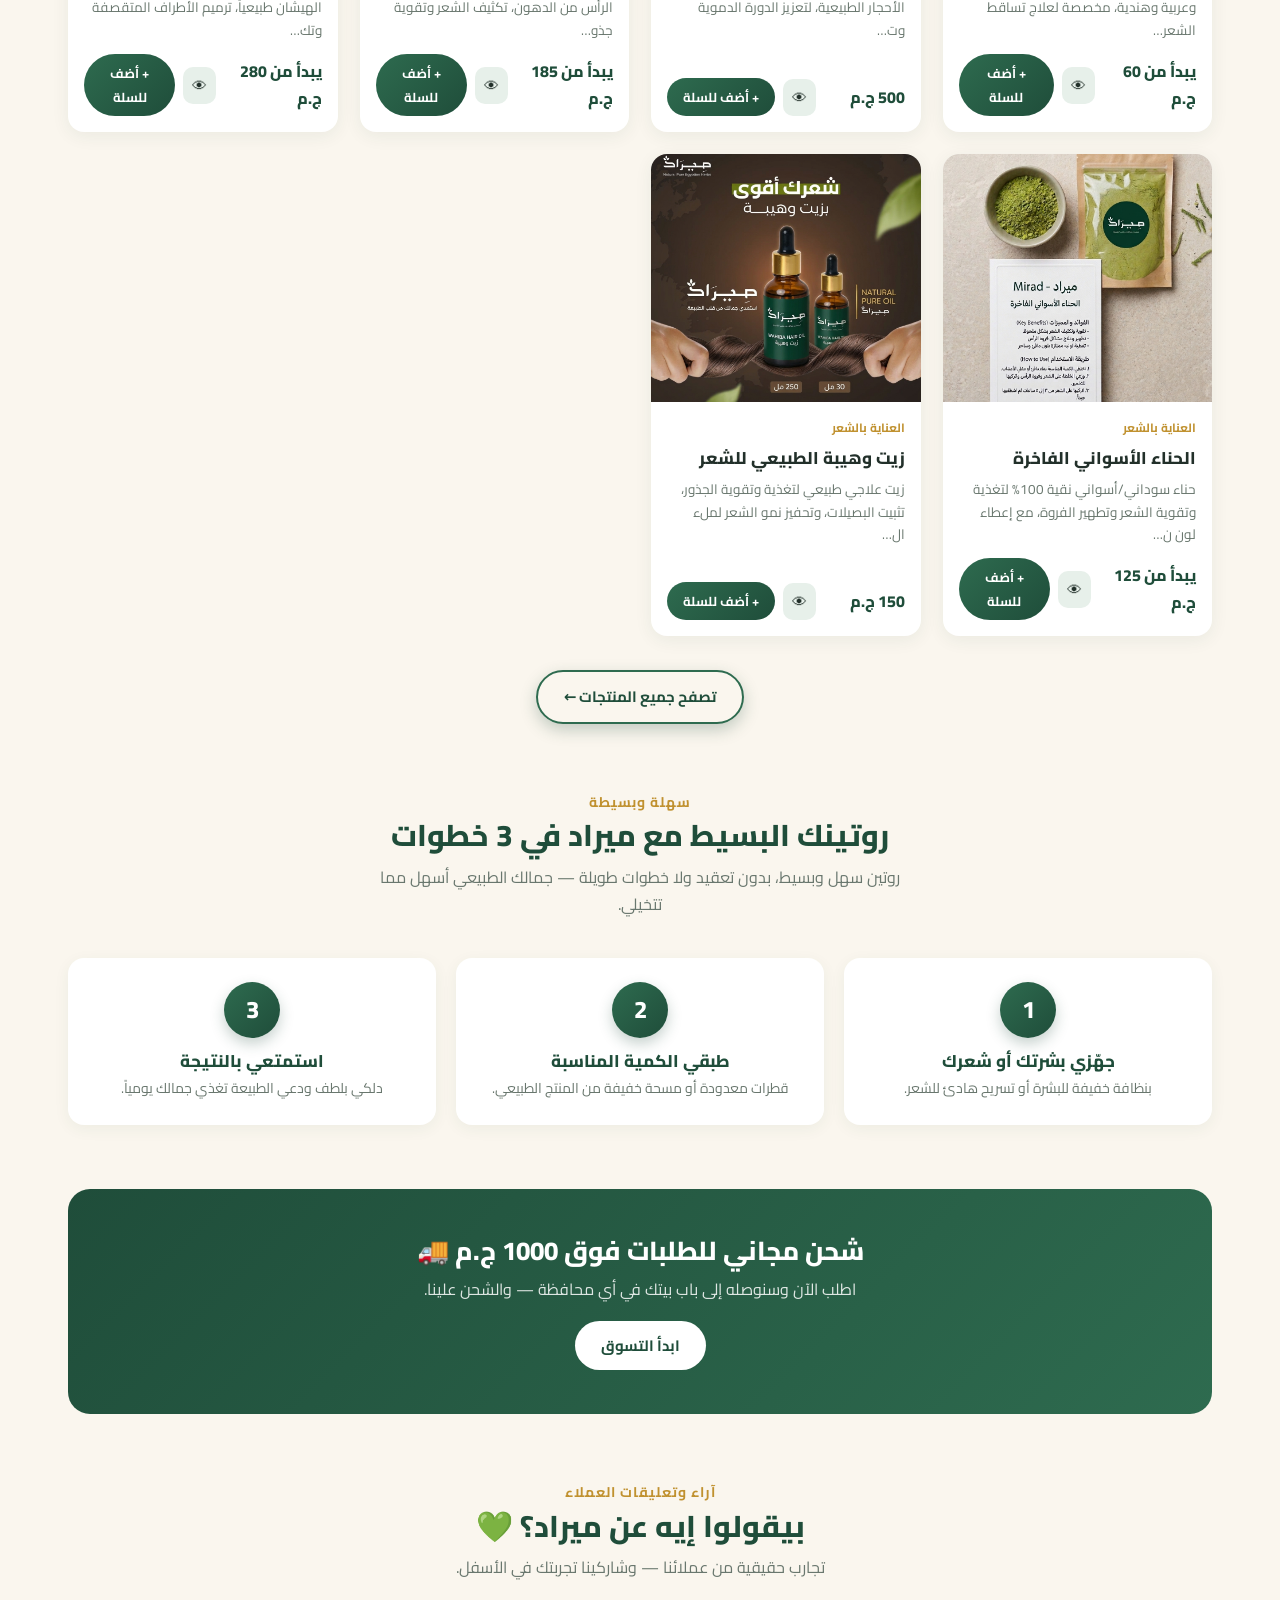
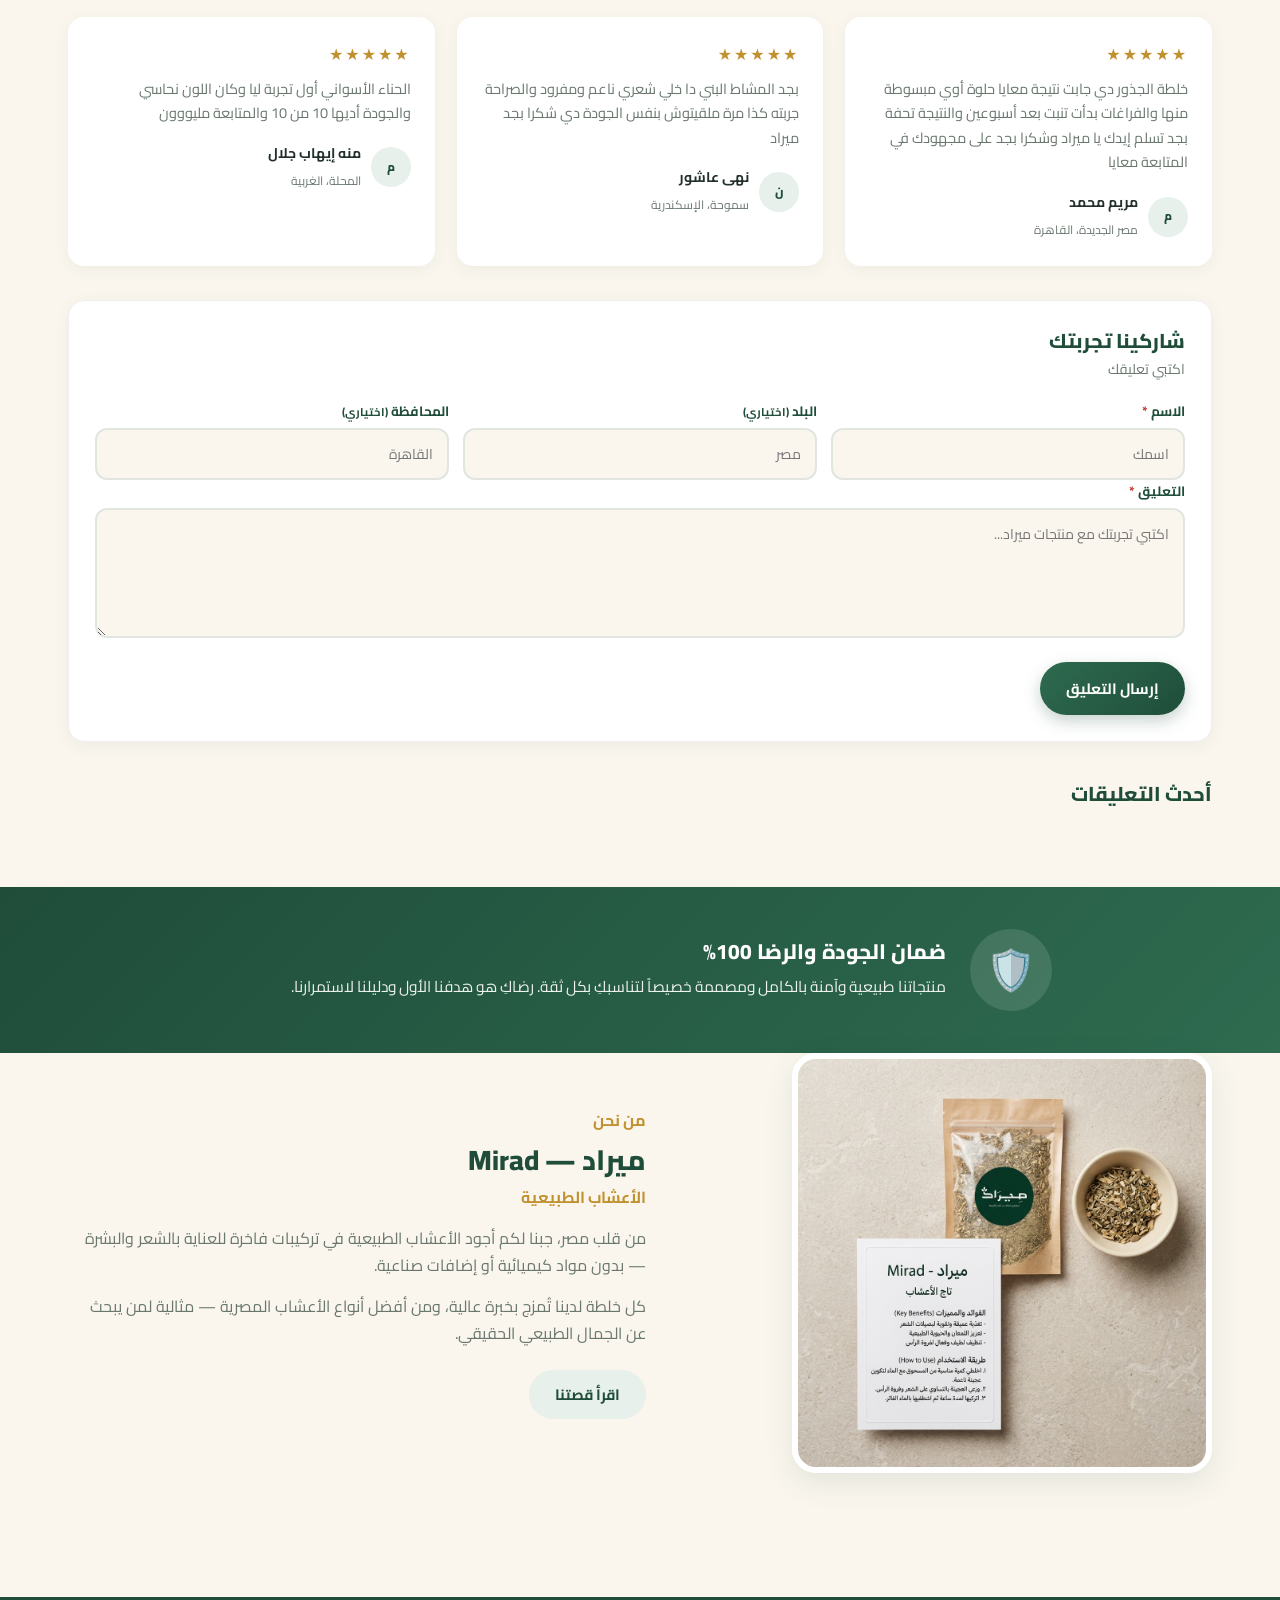
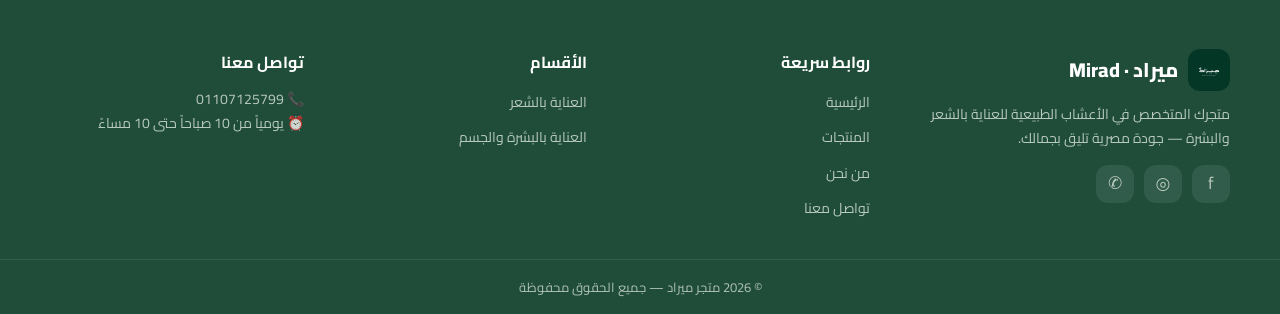
==== commit 1babbbbf: "reviews: clean static texts (no quotes/punctuation/tashkeel) + auto-hide static when approved review" ====
--- a/index.html
+++ b/index.html
@@ -147,20 +147,20 @@
         <h2>بيقولوا إيه عن ميراد؟ 💚</h2>
         <p>تجارب حقيقية من عملائنا — وشاركينا تجربتك في الأسفل.</p>
       </div>
-      <div class="reviews-grid">
+      <div class="reviews-grid" id="featuredReviews">
         <div class="review">
           <div class="stars">★★★★★</div>
-          <p>"خلطة الجذور دي جابت نتيجة معايا حلوة أوي، مبسوطة منها والفراغات بدأت تنبت بعد أسبوعين والنتيجة تحفة بجد. تسلم إيدك يا ميراد وشكراً بجد على مجهودك في المتابعة معايا."</p>
+          <p>خلطة الجذور دي جابت نتيجة معايا حلوة أوي مبسوطة منها والفراغات بدأت تنبت بعد أسبوعين والنتيجة تحفة بجد تسلم إيدك يا ميراد وشكرا بجد على مجهودك في المتابعة معايا</p>
           <div class="who"><span class="av">م</span><div><b>مريم محمد</b><span>مصر الجديدة، القاهرة</span></div></div>
         </div>
         <div class="review">
           <div class="stars">★★★★★</div>
-          <p>"بجد المشاط البني دا خلي شعري ناعم ومفرود، والصراحة جربته كذا مرة ملقيتوش بنفس الجودة دي. شكراً بجد ميراد."</p>
+          <p>بجد المشاط البني دا خلي شعري ناعم ومفرود والصراحة جربته كذا مرة ملقيتوش بنفس الجودة دي شكرا بجد ميراد</p>
           <div class="who"><span class="av">ن</span><div><b>نهى عاشور</b><span>سموحة، الإسكندرية</span></div></div>
         </div>
         <div class="review">
           <div class="stars">★★★★★</div>
-          <p>"الحناء الأسواني أول تجربة ليا، وكان اللون نحاسي والجودة أديها 10 من 10، والمتابعة مليووون."</p>
+          <p>الحناء الأسواني أول تجربة ليا وكان اللون نحاسي والجودة أديها 10 من 10 والمتابعة مليووون</p>
           <div class="who"><span class="av">م</span><div><b>منه إيهاب جلال</b><span>المحلة، الغربية</span></div></div>
         </div>
       </div>
@@ -198,8 +198,7 @@
       <!-- التعليقات المعتمدة من قاعدة البيانات -->
       <div class="live-reviews">
         <h3>أحدث التعليقات</h3>
-        <div class="reviews-grid" id="liveReviews" aria-live="polite"></div>
-        <p class="reviews-empty" id="reviewsEmpty">لسه مفيش تعليقات معتمدة — كوني أول واحدة تشاركي تجربتك.</p>
+        <div class="reviews-grid" id="liveReviews" aria-live="polite" hidden></div>
       </div>
     </div>
   </section>
